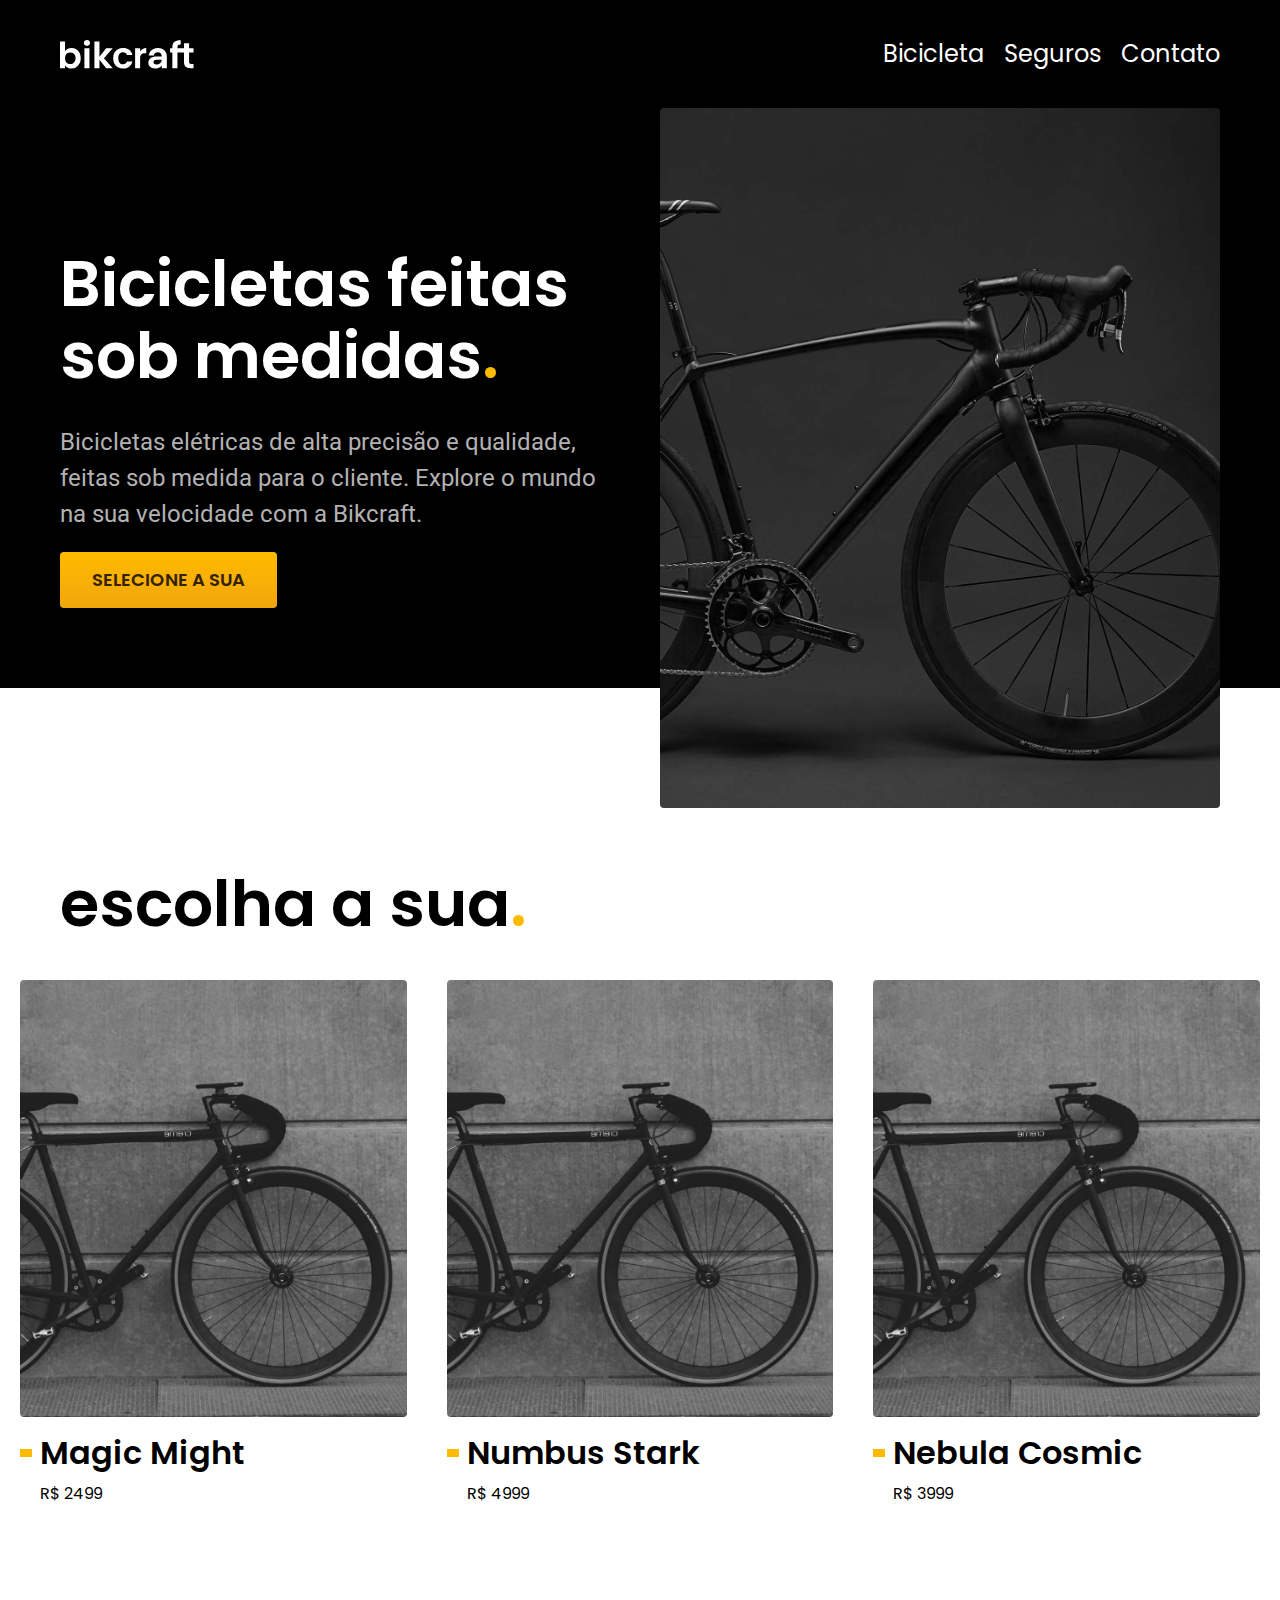
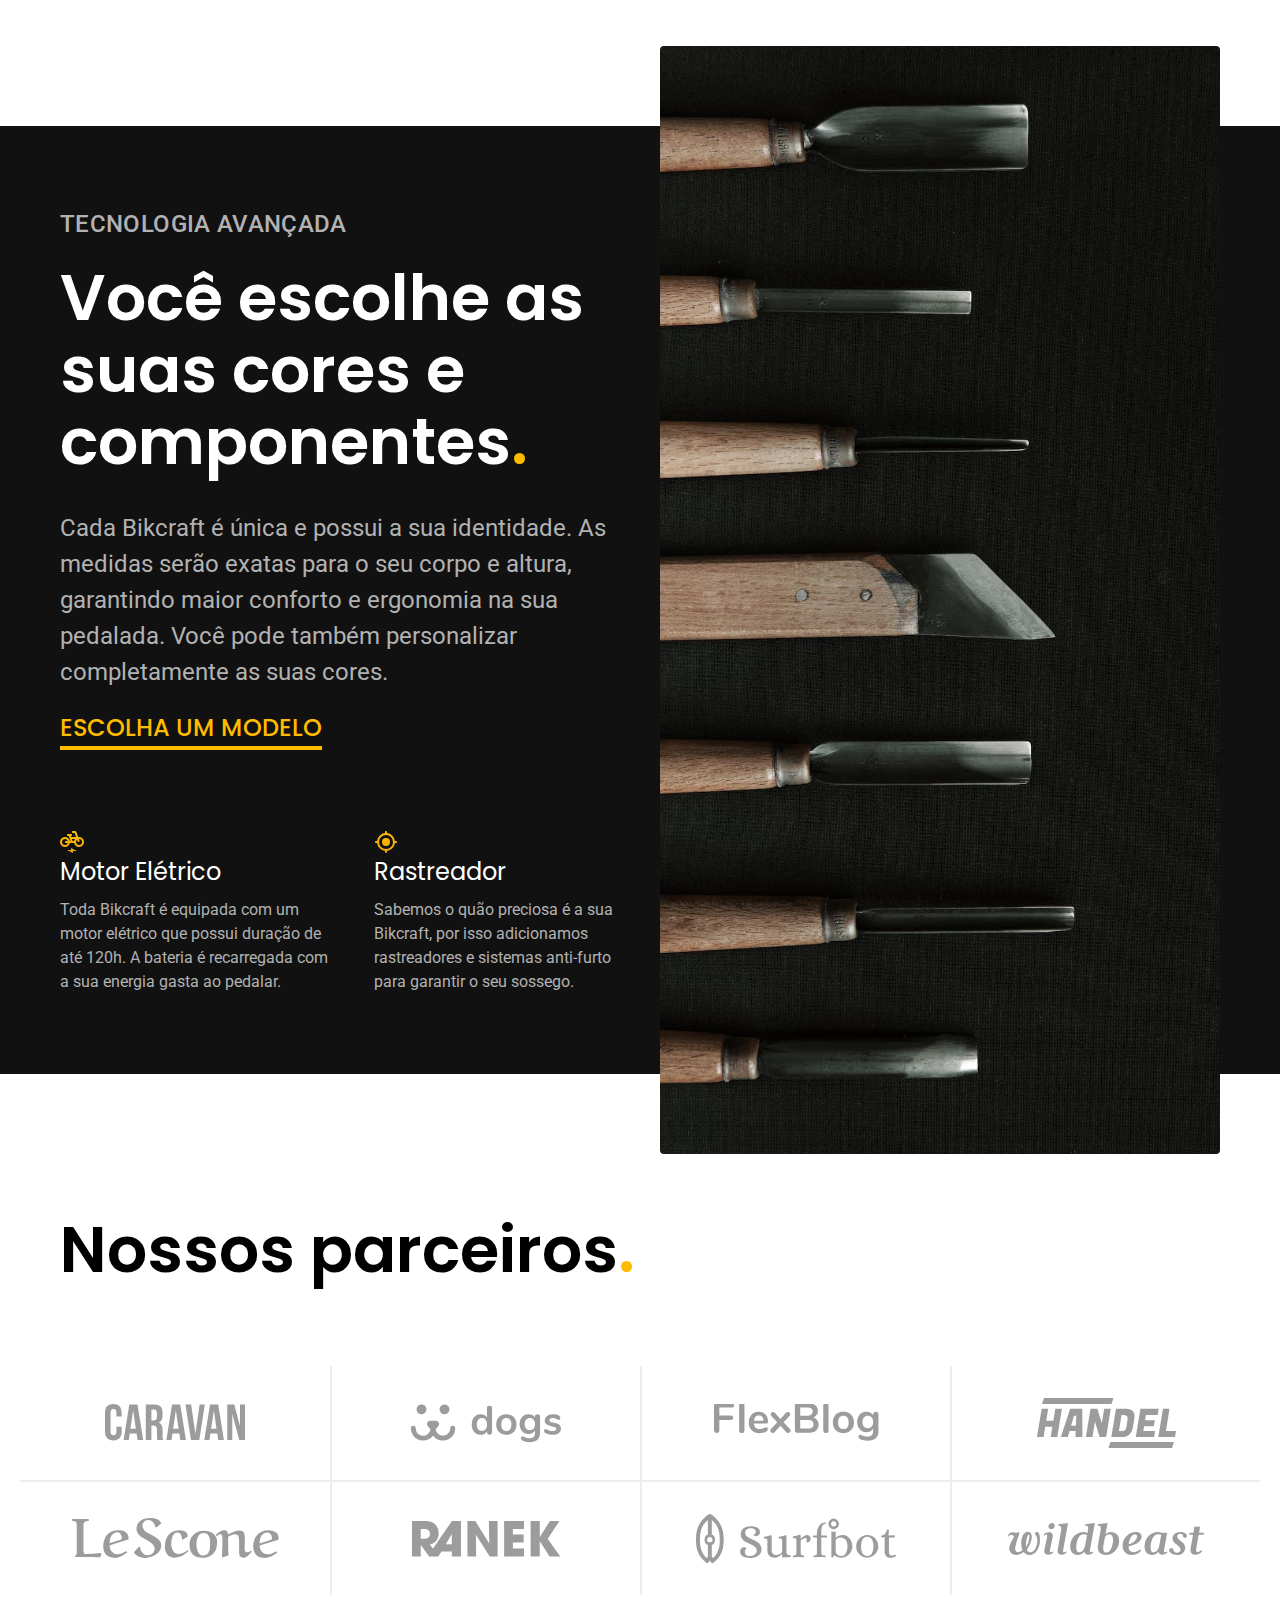
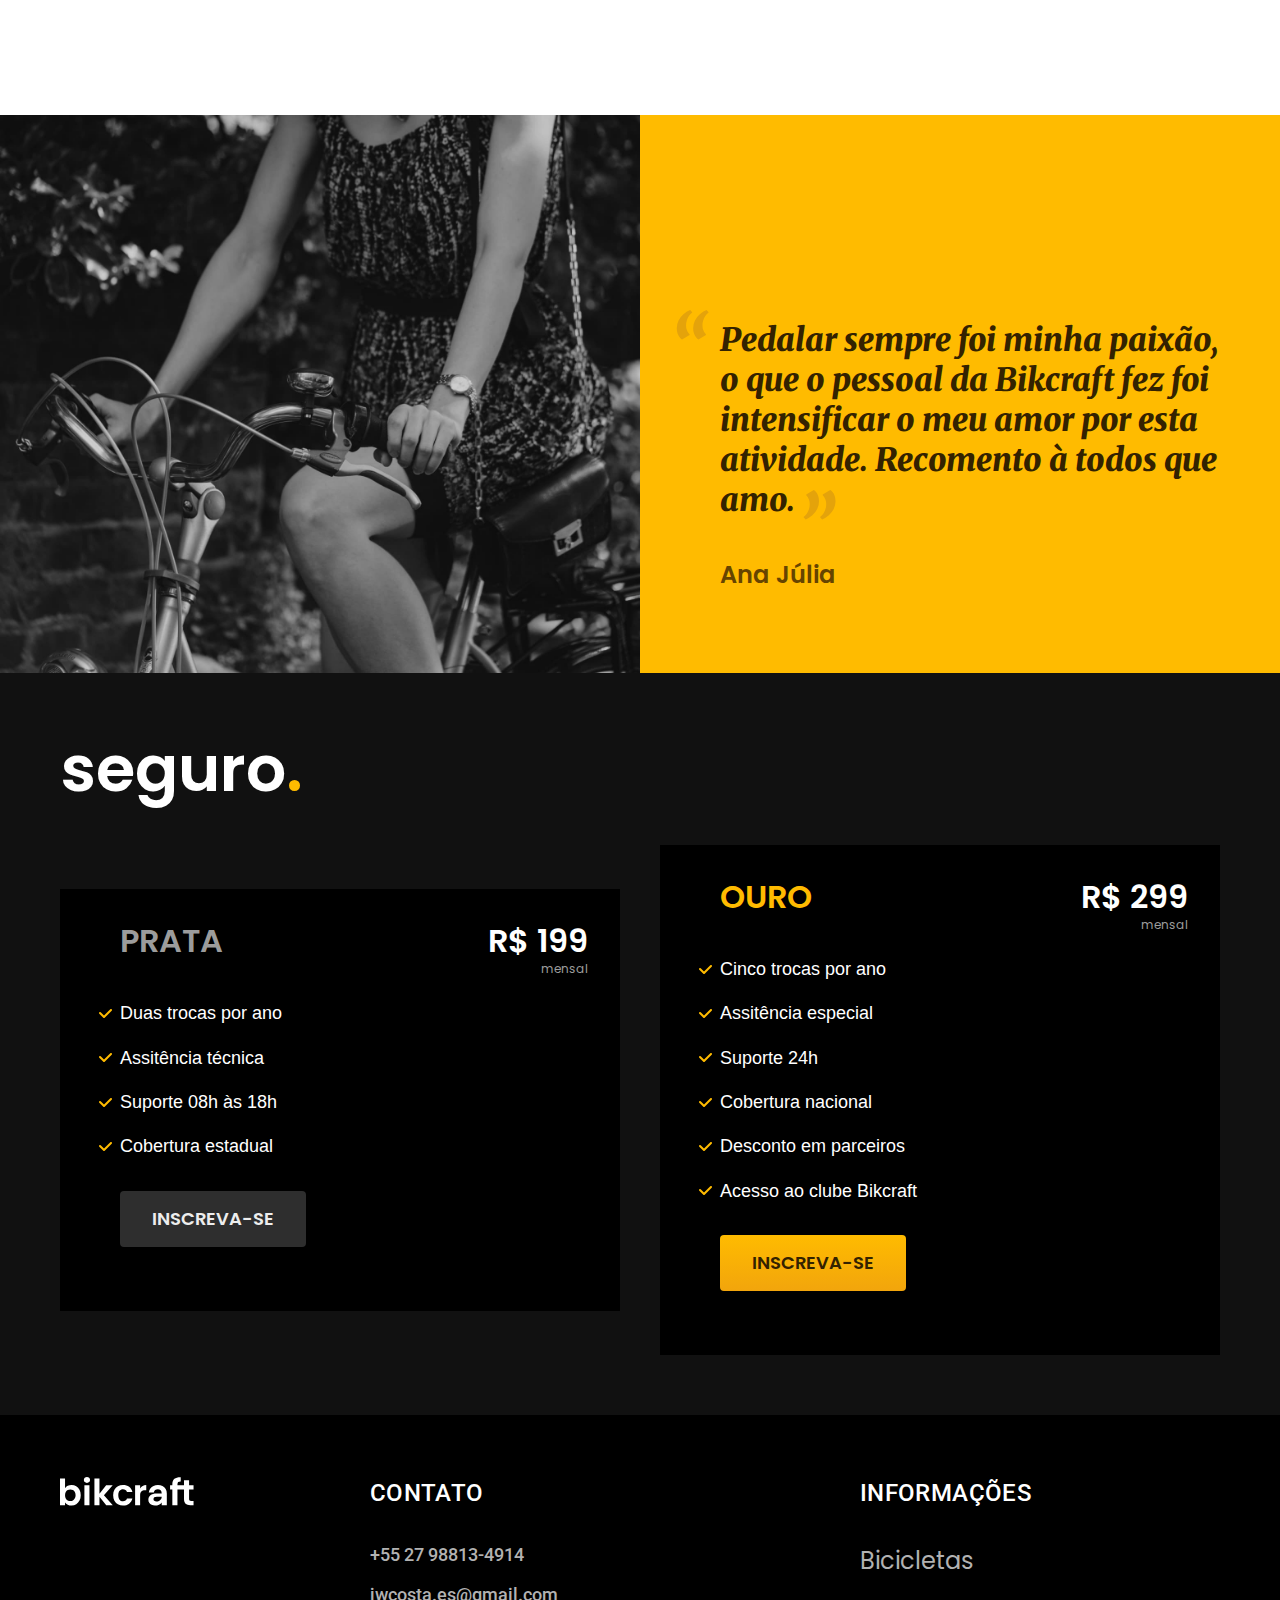
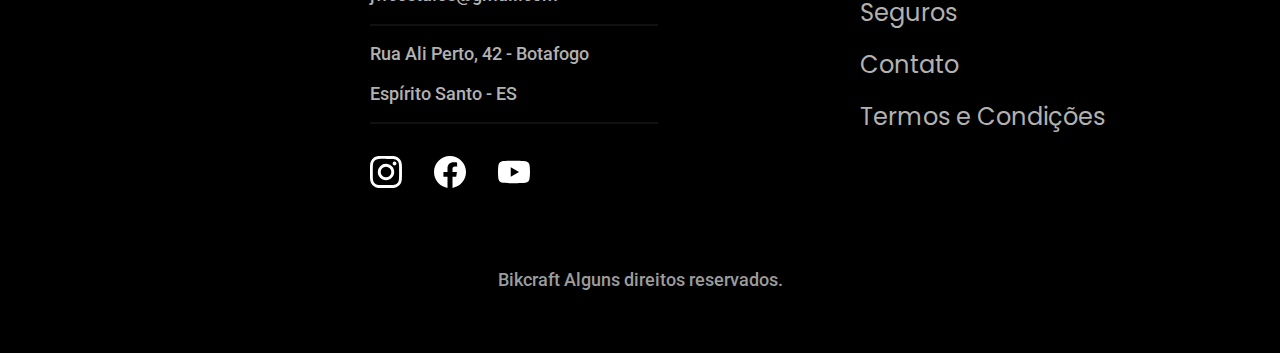
==== index.html @ 9058ef37 "Created main bicycles page" ====
<!DOCTYPE html>
<html lang="pt-br">
  <head>
    <meta charset="UTF-8" />
    <meta name="viewport" content="width=device-width, initial-scale=1.0" />
    <title>BikeShop</title>
    <meta
      name="description"
      content="Bicicletas elétricas de alta precisão e qualidade,  feitas sob medida para o cliente. 
      Explore o mundo na sua velocidade com a Bikcraft."
    />
    <link rel="stylesheet" href="./css/style.css" />
    <link rel="preconnect" href="https://fonts.googleapis.com" />
    <link rel="preconnect" href="https://fonts.gstatic.com" crossorigin />
    <link
      href="https://fonts.googleapis.com/css2?family=Merriweather:ital,wght@1,900&family=Poppins:wght@400;600&family=Roboto:wght@400;500&display=swap"
      rel="stylesheet"
    />
  </head>
  <body>
    <header class="header-bg">
      <div class="header container">
        <a href="./">
          <img src="./img/bikcraft.svg" alt="Logo Marca" />
        </a>

        <nav aria-label="primaria">
          <ul class="header-menu">
            <li>
              <a class="font-1-m color-0" href="./bicycle.html">Bicicleta</a>
            </li>
            <li>
              <a class="font-1-m color-0" href="./insurance.html">Seguros</a>
            </li>
            <li>
              <a class="font-1-m color-0" href="./contact.html">Contato</a>
            </li>
          </ul>
        </nav>
      </div>
    </header>
    <main class="introduction-bg" aria-label="conteudo">
      <div class="introduction container">
        <div class="introduction-content">
          <h1 class="font-1-xxl color-0">
            Bicicletas feitas sob medidas<span class="color-p1">.</span>
          </h1>
          <p class="font-2-l color-5">
            Bicicletas elétricas de alta precisão e qualidade, feitas sob medida
            para o cliente. Explore o mundo na sua velocidade com a Bikcraft.
          </p>
          <a class="button" href="./bike.html">Selecione a sua</a>
        </div>
        <div>
          <img src="./img/fotos/introducao.jpg" alt="Bicicleta preta" />
        </div>
      </div>
    </main>

    <article class="bicycles-list">
      <h2 class="container font-1-xxl">
        escolha a sua<span class="color-p1">.</span>
      </h2>
      <ul>
        <li>
          <a href="./bicicletas.magic.html">
            <img src="./img/bicicletas/magic-home.jpg" alt="Bicicleta preta" />
            <h3 class="font-1-xl">Magic Might</h3>
            <span>R$ 2499</span>
          </a>
        </li>
        <li>
          <a href="./bicicletas.magic.html">
            <img src="./img/bicicletas/magic-home.jpg" alt="Bicicleta preta" />
            <h3 class="font-1-xl">Numbus Stark</h3>
            <span>R$ 4999</span>
          </a>
        </li>
        <li>
          <a href="./bicicletas.magic.html">
            <img src="./img/bicicletas/magic-home.jpg" alt="Bicicleta preta" />
            <h3 class="font-1-xl">Nebula Cosmic</h3>
            <span>R$ 3999</span>
          </a>
        </li>
      </ul>
    </article>

    <article class="tecnology-bg">
      <div class="tecnology container">
        <div class="tecnology-content">
          <span class="font-2-l-b color-5">Tecnologia avançada</span>
          <h2 class="font-1-xxl color-0">
            Você escolhe as suas cores e componentes<span class="color-p1"
              >.</span
            >
          </h2>
          <p class="font-2-l color-5">
            Cada Bikcraft é única e possui a sua identidade. As medidas serão
            exatas para o seu corpo e altura, garantindo maior conforto e
            ergonomia na sua pedalada. Você pode também personalizar
            completamente as suas cores.
          </p>
          <a class="link" href="./bicicletas.html">Escolha um modelo</a>
          <div class="tecnology-benefits">
            <div>
              <img src="./img/icones/eletrica.svg" alt="" />
              <h3 class="font-1-m color-0">Motor Elétrico</h3>
              <p class="font-2-s color-5">
                Toda Bikcraft é equipada com um motor elétrico que possui
                duração de até 120h. A bateria é recarregada com a sua energia
                gasta ao pedalar.
              </p>
            </div>
            <div>
              <img src="./img/icones/rastreador.svg" alt="" />
              <h3 class="font-1-m color-0">Rastreador</h3>
              <p class="font-2-s color-5">
                Sabemos o quão preciosa é a sua Bikcraft, por isso adicionamos
                rastreadores e sistemas anti-furto para garantir o seu sossego.
              </p>
            </div>
          </div>
        </div>
        <div class="tecnology-image">
          <img src="./img/fotos/tecnologia.jpg" alt="" />
        </div>
      </div>
    </article>

    <section class="partners" aria-label="Nossos Parceiros">
      <h2 class="container font-1-xxl">
        Nossos parceiros<span class="color-p1">.</span>
      </h2>
      <ul>
        <li><img src="./img/parceiros/caravan.svg" alt="caravan" /></li>
        <li><img src="./img/parceiros/dogs.svg" alt="dogs" /></li>
        <li><img src="./img/parceiros/flexblog.svg" alt="flexblog" /></li>
        <li><img src="./img/parceiros/handel.svg" alt="handel" /></li>
        <li><img src="./img/parceiros/lescone.svg" alt="lescone" /></li>
        <li><img src="./img/parceiros/ranek.svg" alt="ranek" /></li>
        <li><img src="./img/parceiros/surfbot.svg" alt="surfbot" /></li>
        <li><img src="./img/parceiros/wildbeast.svg" alt="wildbeast" /></li>
      </ul>
    </section>

    <section class="testimony" aria-label="Depoimentos">
      <div>
        <img
          src="./img/fotos/depoimento.jpg"
          alt="Pessoa pedalando bicicleta"
        />
      </div>
      <div class="testimony-content">
        <blockquote class="font-1-xl">
          <!--Tag utilizada quando alguem diga algo-->
          <p class="color-p5">
            Pedalar sempre foi minha paixão, o que o pessoal da Bikcraft fez foi
            intensificar o meu amor por esta atividade. Recomento à todos que
            amo.
          </p>
          <span class="font-1-m-b color-p4">Ana Júlia</span>
        </blockquote>
      </div>
    </section>
    <article class="insurance-bg">
      <div class="insurance container">
        <h2 class="font-1-xxl color-0">
          seguro<span class="color-p1">.</span>
        </h2>
        <div class="insurance-item">
          <h3 class="font-1-xl color-6">PRATA</h3>
          <span class="font-1-xl color-0"
            >R$ 199 <span class="font-1-xs color-6">mensal</span></span
          >
          <ul class="font-2-m color-0">
            <li class="color-0">Duas trocas por ano</li>
            <li class="color-0">Assitência técnica</li>
            <li class="color-0">Suporte 08h às 18h</li>
            <li class="color-0">Cobertura estadual</li>
          </ul>
          <a class="button secundary" href="./orcamento.html">Inscreva-se</a>
        </div>
        <div class="insurance-item">
          <h3 class="font-1-xl color-p1">OURO</h3>
          <span class="font-1-xl color-0"
            >R$ 299 <span class="font-1-xs color-6">mensal</span></span
          >
          <ul class="font-2-m color-0">
            <li class="color-0">Cinco trocas por ano</li>
            <li class="color-0">Assitência especial</li>
            <li class="color-0">Suporte 24h</li>
            <li class="color-0">Cobertura nacional</li>
            <li class="color-0">Desconto em parceiros</li>
            <li class="color-0">Acesso ao clube Bikcraft</li>
          </ul>
          <a class="button" href="./orcamento.html">Inscreva-se</a>
        </div>
      </div>
    </article>

    <footer class="footer-bg">
      <div class="footer container">
      <img src="./img/bikcraft.svg" alt="Logo" />
      <div class="footer-contact">
        <h3 class="font-2-l-b color-0">Contato</h3>
        <ul>
          <li>
            <a class="font-2-m color-5" href="tel:+5527988134914"
              >+55 27 98813-4914</a
            >
          </li>
          <li>
            <a class="font-2-m color-5" href="mailto:jwcosta.es@gmail.com"
              >jwcosta.es@gmail.com</a
            >
          </li>
          <li class="font-2-m color-5">Rua Ali Perto, 42 - Botafogo</li>
          <li class="font-2-m color-5">Espírito Santo - ES</li>
        </ul>
      
        <div class="footer-redes">
          <a href="./"
            ><img src="./img/redes/instagram.svg" alt="Instagram"
          /></a>
          <a href="./"><img src="./img/redes/facebook.svg" alt="Facebook" /></a>
          <a href="./"><img src="./img/redes/youtube.svg" alt="Yuotube" /></a>
        </div>
      </div>
        <div class="footer-information">
          <h3 class="font-2-l-b color-0">Informações</h3>
          <nav>
            <ul>
              <li>
                <a class="font-1-m color-5" href="./bicycle.html">Bicicletas</a>
              </li>
              <li>
                <a class="font-1-m color-5" href="./insurance.html">Seguros</a>
              </li>
              <li>
                <a class="font-1-m color-5" href="./contact.html">Contato</a>
              </li>
              <li>
                <a class="font-1-m color-5" href="./terms.html">Termos e Condições</a>
              </li>
            </ul>
          </nav>
        </div>
        <p class="footer-copy font-2-m color-6">Bikcraft Alguns direitos reservados.</p>
    </div>
    </footer>
  </body>
</html>
---- css/style.css ----
@import "./global/global.css";
@import "./utilitary/typography.css";
@import "./utilitary/colors.css";

@import "./global/header.css";
@import "./global/footer.css";

/*Components */
@import "./utilitary/components.css";

/*Home*/
@import "./home/introduction.css";
@import "./home/tecnology.css";
@import  "./home/partners.css";
@import "./home/testimony.css";

/*Bicycles*/
@import "./bicycles/bicycles-list.css";
@import "./bicycles/bicycles.css";

/*insurance */
@import "./insurance/insurance.css";

/*Terms*/
@import "./terms/terms.css";
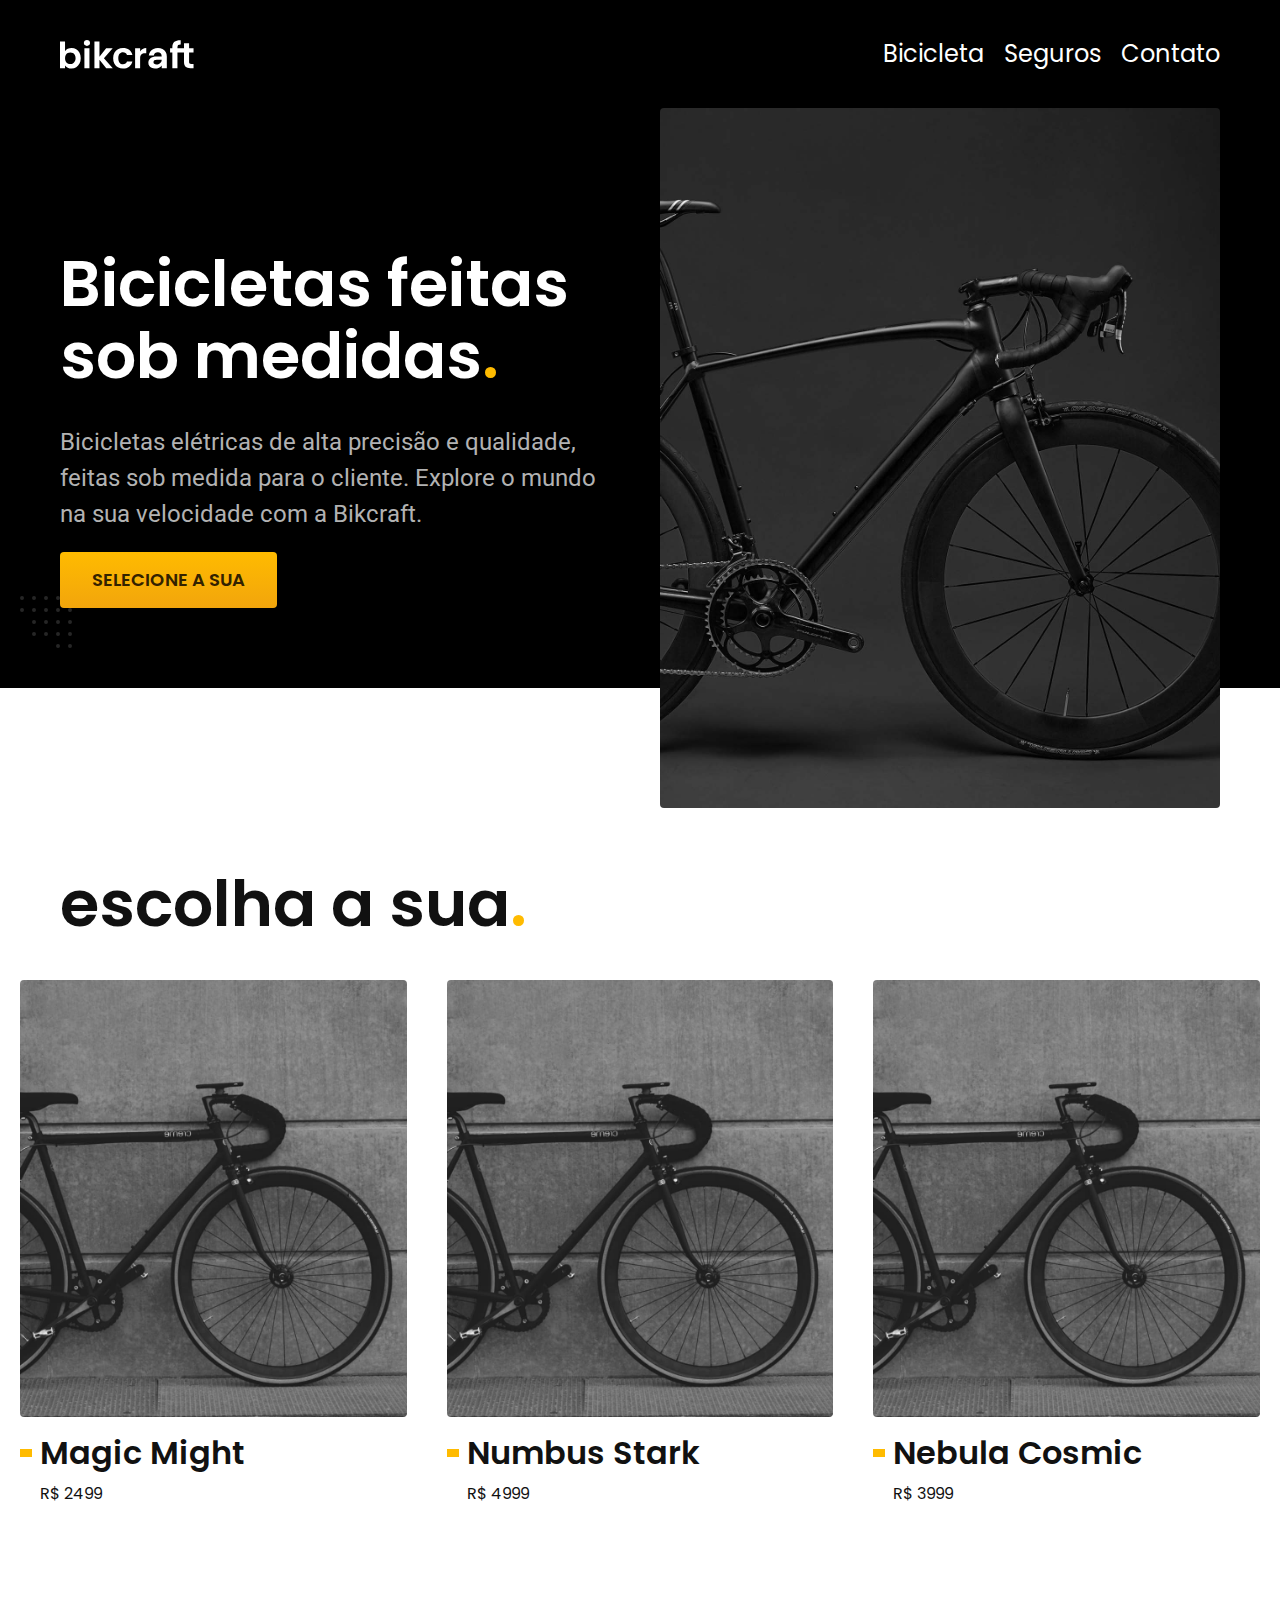
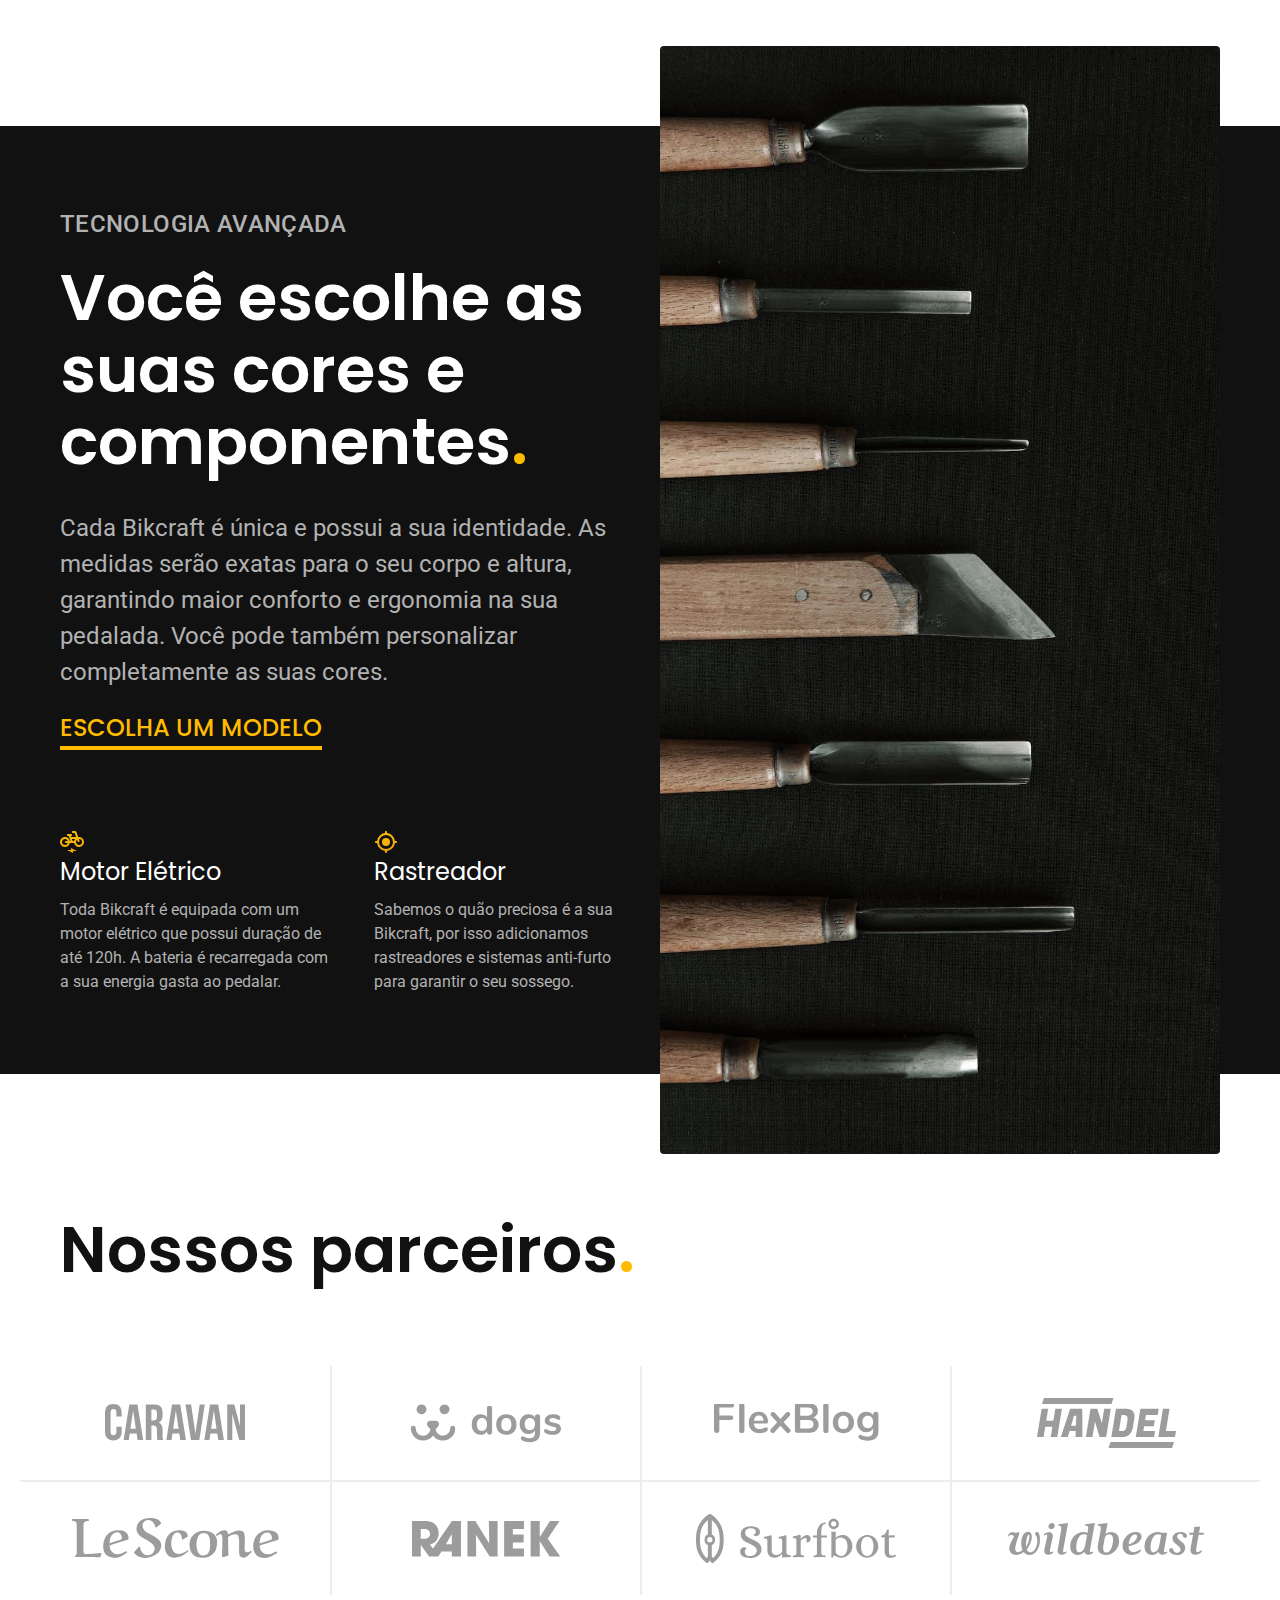
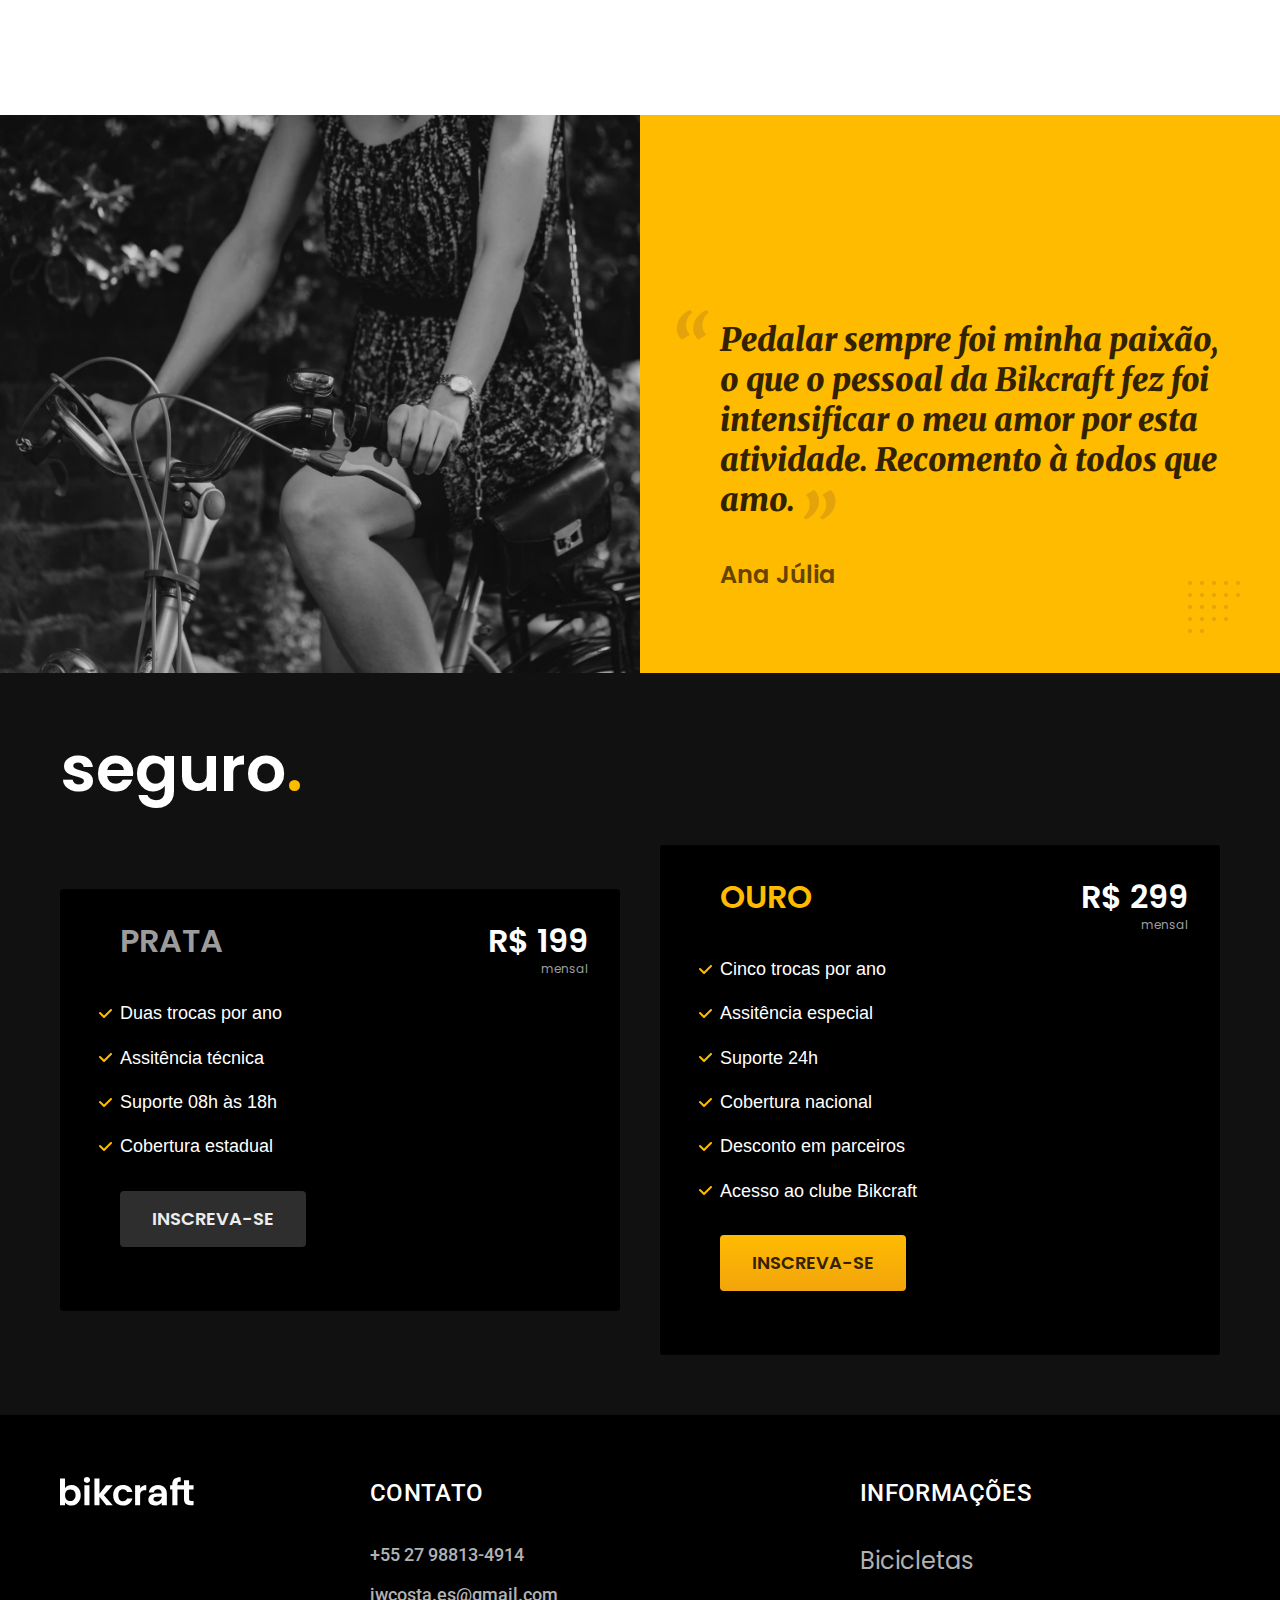
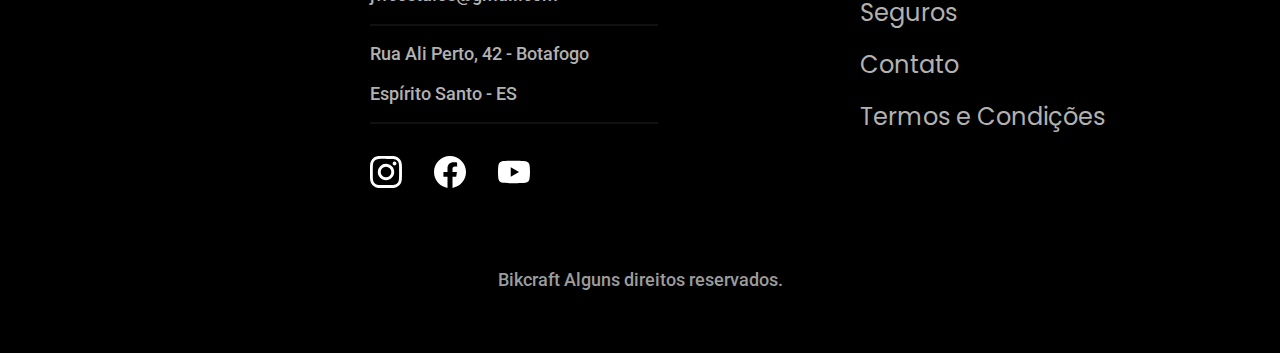
==== commit d2730301: "Final HTML and CSS adjustments." ====
--- a/index.html
+++ b/index.html
@@ -9,7 +9,8 @@
       content="Bicicletas elétricas de alta precisão e qualidade,  feitas sob medida para o cliente. 
       Explore o mundo na sua velocidade com a Bikcraft."
     />
-    <link rel="stylesheet" href="./css/style.css" />
+    <link rel="preload" href="./css/style.css" as="style"/>
+    <link rel="stylesheet" href="./css/style.css"/>
     <link rel="preconnect" href="https://fonts.googleapis.com" />
     <link rel="preconnect" href="https://fonts.gstatic.com" crossorigin />
     <link
@@ -21,7 +22,7 @@
     <header class="header-bg">
       <div class="header container">
         <a href="./">
-          <img src="./img/bikcraft.svg" alt="Logo Marca" />
+          <img src="./img/bikcraft.svg" width="136" height="32" alt="Logo Marca" />
         </a>
 
         <nav aria-label="primaria">
@@ -51,9 +52,11 @@
           </p>
           <a class="button" href="./bike.html">Selecione a sua</a>
         </div>
-        <div>
-          <img src="./img/fotos/introducao.jpg" alt="Bicicleta preta" />
-        </div>
+
+        <picture>
+          <source media="(max-width: 800px)" srcset="./img/bicicletas/nimbus.jpg">
+          <img src="./img/fotos/introducao.jpg" width="1280" height="1600" alt="Bicicleta preta" />
+        </picture>
       </div>
     </main>
 
@@ -64,21 +67,21 @@
       <ul>
         <li>
           <a href="./bicicletas.magic.html">
-            <img src="./img/bicicletas/magic-home.jpg" alt="Bicicleta preta" />
+            <img src="./img/bicicletas/magic-home.jpg" width="920" height="1040" alt="Bicicleta preta" />
             <h3 class="font-1-xl">Magic Might</h3>
             <span>R$ 2499</span>
           </a>
         </li>
         <li>
           <a href="./bicicletas.magic.html">
-            <img src="./img/bicicletas/magic-home.jpg" alt="Bicicleta preta" />
+            <img src="./img/bicicletas/magic-home.jpg" width="920" height="1040" alt="Bicicleta preta" />
             <h3 class="font-1-xl">Numbus Stark</h3>
             <span>R$ 4999</span>
           </a>
         </li>
         <li>
           <a href="./bicicletas.magic.html">
-            <img src="./img/bicicletas/magic-home.jpg" alt="Bicicleta preta" />
+            <img src="./img/bicicletas/magic-home.jpg" width="920" height="1040" alt="Bicicleta preta" />
             <h3 class="font-1-xl">Nebula Cosmic</h3>
             <span>R$ 3999</span>
           </a>
@@ -104,7 +107,7 @@
           <a class="link" href="./bicicletas.html">Escolha um modelo</a>
           <div class="tecnology-benefits">
             <div>
-              <img src="./img/icones/eletrica.svg" alt="" />
+              <img src="./img/icones/eletrica.svg" width="24" height="24" alt="" />
               <h3 class="font-1-m color-0">Motor Elétrico</h3>
               <p class="font-2-s color-5">
                 Toda Bikcraft é equipada com um motor elétrico que possui
@@ -113,7 +116,7 @@
               </p>
             </div>
             <div>
-              <img src="./img/icones/rastreador.svg" alt="" />
+              <img src="./img/icones/rastreador.svg" width="24" height="24" alt="" />
               <h3 class="font-1-m color-0">Rastreador</h3>
               <p class="font-2-s color-5">
                 Sabemos o quão preciosa é a sua Bikcraft, por isso adicionamos
@@ -123,7 +126,7 @@
           </div>
         </div>
         <div class="tecnology-image">
-          <img src="./img/fotos/tecnologia.jpg" alt="" />
+          <img src="./img/fotos/tecnologia.jpg" width="1200" height="1920" alt="" />
         </div>
       </div>
     </article>
@@ -133,21 +136,21 @@
         Nossos parceiros<span class="color-p1">.</span>
       </h2>
       <ul>
-        <li><img src="./img/parceiros/caravan.svg" alt="caravan" /></li>
-        <li><img src="./img/parceiros/dogs.svg" alt="dogs" /></li>
-        <li><img src="./img/parceiros/flexblog.svg" alt="flexblog" /></li>
-        <li><img src="./img/parceiros/handel.svg" alt="handel" /></li>
-        <li><img src="./img/parceiros/lescone.svg" alt="lescone" /></li>
-        <li><img src="./img/parceiros/ranek.svg" alt="ranek" /></li>
-        <li><img src="./img/parceiros/surfbot.svg" alt="surfbot" /></li>
-        <li><img src="./img/parceiros/wildbeast.svg" alt="wildbeast" /></li>
+        <li><img src="./img/parceiros/caravan.svg" width="140" height="38" alt="caravan" /></li>
+        <li><img src="./img/parceiros/dogs.svg" width="152" height="39" alt="dogs" /></li>
+        <li><img src="./img/parceiros/flexblog.svg" width="165" height="38" alt="flexblog" /></li>
+        <li><img src="./img/parceiros/handel.svg" width="139" height="50" alt="handel" /></li>
+        <li><img src="./img/parceiros/lescone.svg" width="208" height="41" alt="lescone" /></li>
+        <li><img src="./img/parceiros/ranek.svg" width="149" height="36" alt="ranek" /></li>
+        <li><img src="./img/parceiros/surfbot.svg" width="200" height="49" alt="surfbot" /></li>
+        <li><img src="./img/parceiros/wildbeast.svg" width="196" height="34" alt="wildbeast" /></li>
       </ul>
     </section>
 
     <section class="testimony" aria-label="Depoimentos">
       <div>
         <img
-          src="./img/fotos/depoimento.jpg"
+          src="./img/fotos/depoimento.jpg" width="1560" height="1360"
           alt="Pessoa pedalando bicicleta"
         />
       </div>
@@ -201,7 +204,7 @@
 
     <footer class="footer-bg">
       <div class="footer container">
-      <img src="./img/bikcraft.svg" alt="Logo" />
+      <img src="./img/bikcraft.svg" width="136" height="32" alt="Logo" />
       <div class="footer-contact">
         <h3 class="font-2-l-b color-0">Contato</h3>
         <ul>
@@ -221,10 +224,10 @@
       
         <div class="footer-redes">
           <a href="./"
-            ><img src="./img/redes/instagram.svg" alt="Instagram"
+            ><img src="./img/redes/instagram.svg" width="32" height="32" alt="Instagram"
           /></a>
-          <a href="./"><img src="./img/redes/facebook.svg" alt="Facebook" /></a>
-          <a href="./"><img src="./img/redes/youtube.svg" alt="Yuotube" /></a>
+          <a href="./"><img src="./img/redes/facebook.svg" width="32" height="32" alt="Facebook" /></a>
+          <a href="./"><img src="./img/redes/youtube.svg" width="32" height="32" alt="Yuotube" /></a>
         </div>
       </div>
         <div class="footer-information">
--- a/css/style.css
+++ b/css/style.css
@@ -18,8 +18,23 @@
 @import "./bicycles/bicycles-list.css";
 @import "./bicycles/bicycles.css";
 
+
+/*Bicycle*/
+@import "./bicycle/bicycle.css";
+@import "./bicycle/insuranceInternal.css";
+
 /*insurance */
 @import "./insurance/insurance.css";
+@import "./insurance/advantages.css";
+@import "./insurance/questions.css";
+
+/*contact*/
+@import "./contact/contact.css";
+@import "./contact/stores.css";
+@import "./utilitary/forms.css";
+
+/*budgets*/
+@import "./budgets/budgets.css";
 
 /*Terms*/
 @import "./terms/terms.css";--- a/css/style.css
+++ b/css/style.css
@@ -18,8 +18,23 @@
 @import "./bicycles/bicycles-list.css";
 @import "./bicycles/bicycles.css";
 
+
+/*Bicycle*/
+@import "./bicycle/bicycle.css";
+@import "./bicycle/insuranceInternal.css";
+
 /*insurance */
 @import "./insurance/insurance.css";
+@import "./insurance/advantages.css";
+@import "./insurance/questions.css";
+
+/*contact*/
+@import "./contact/contact.css";
+@import "./contact/stores.css";
+@import "./utilitary/forms.css";
+
+/*budgets*/
+@import "./budgets/budgets.css";
 
 /*Terms*/
 @import "./terms/terms.css";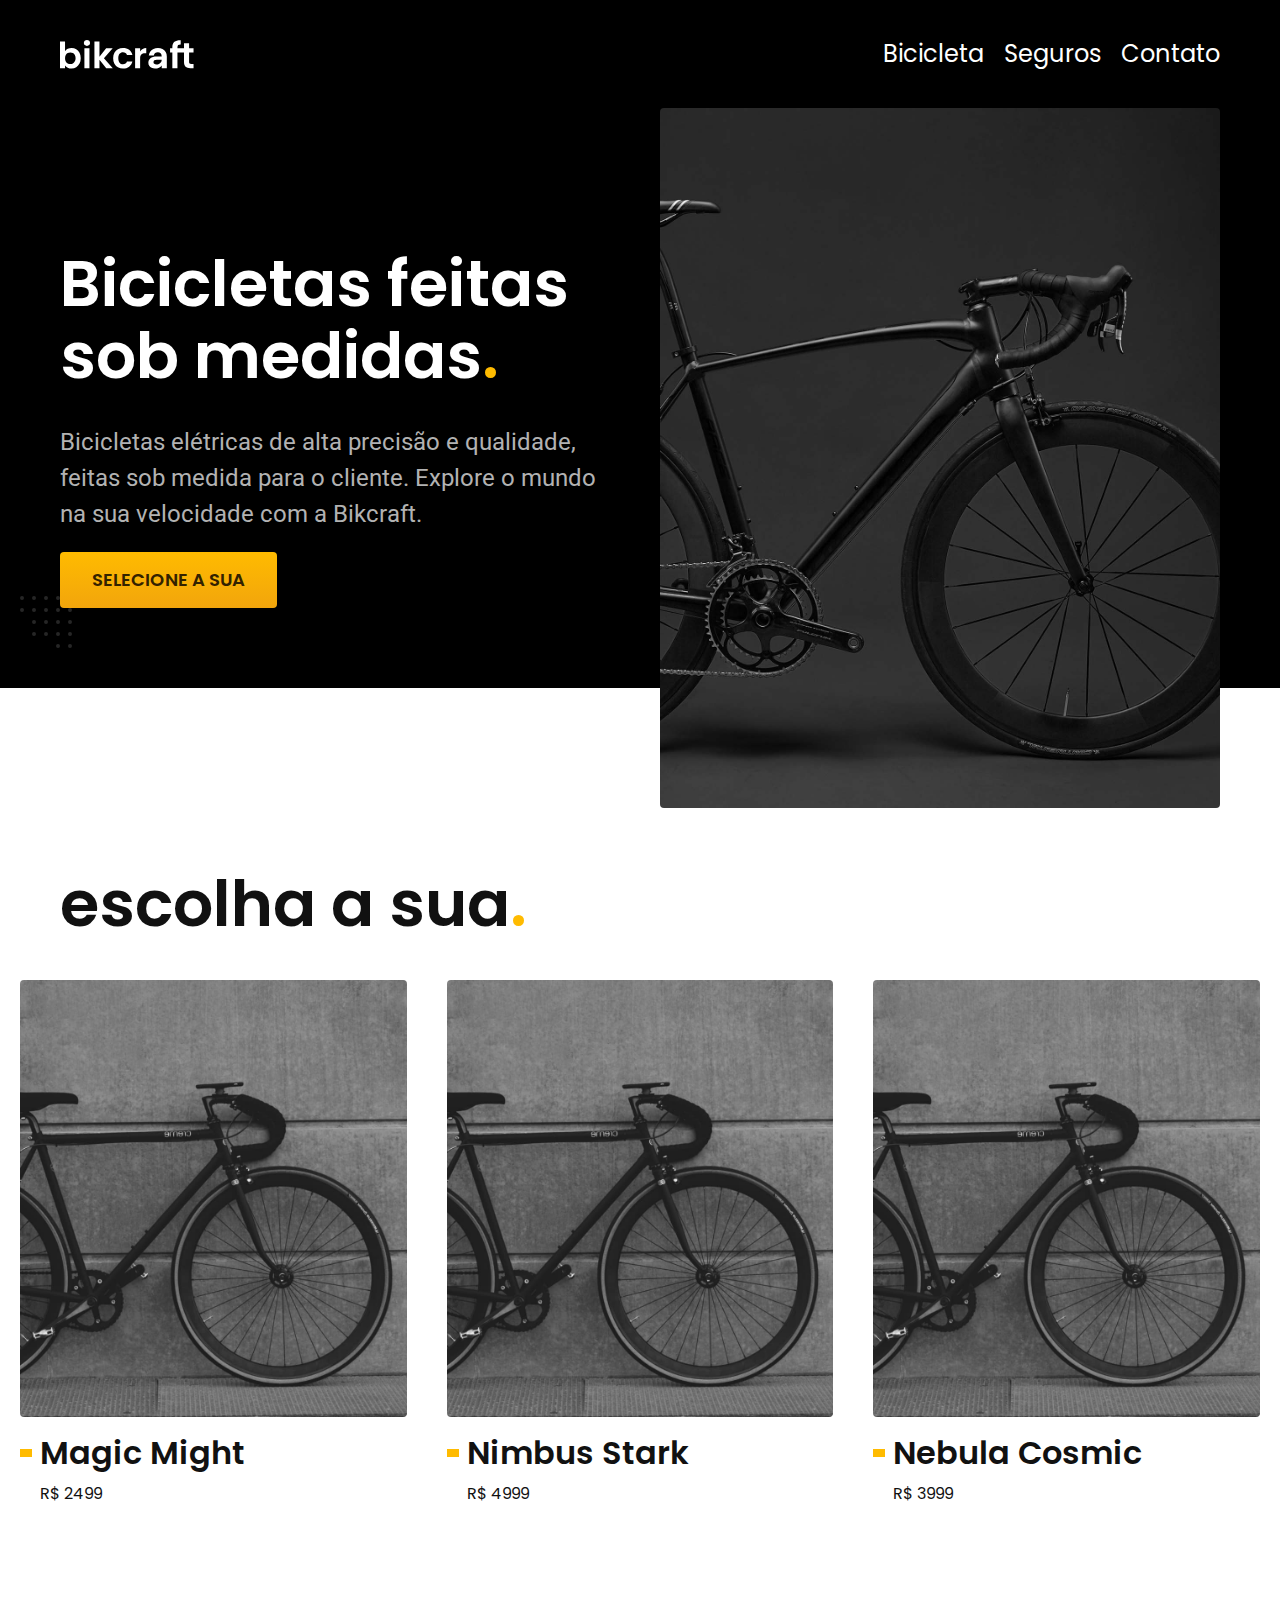
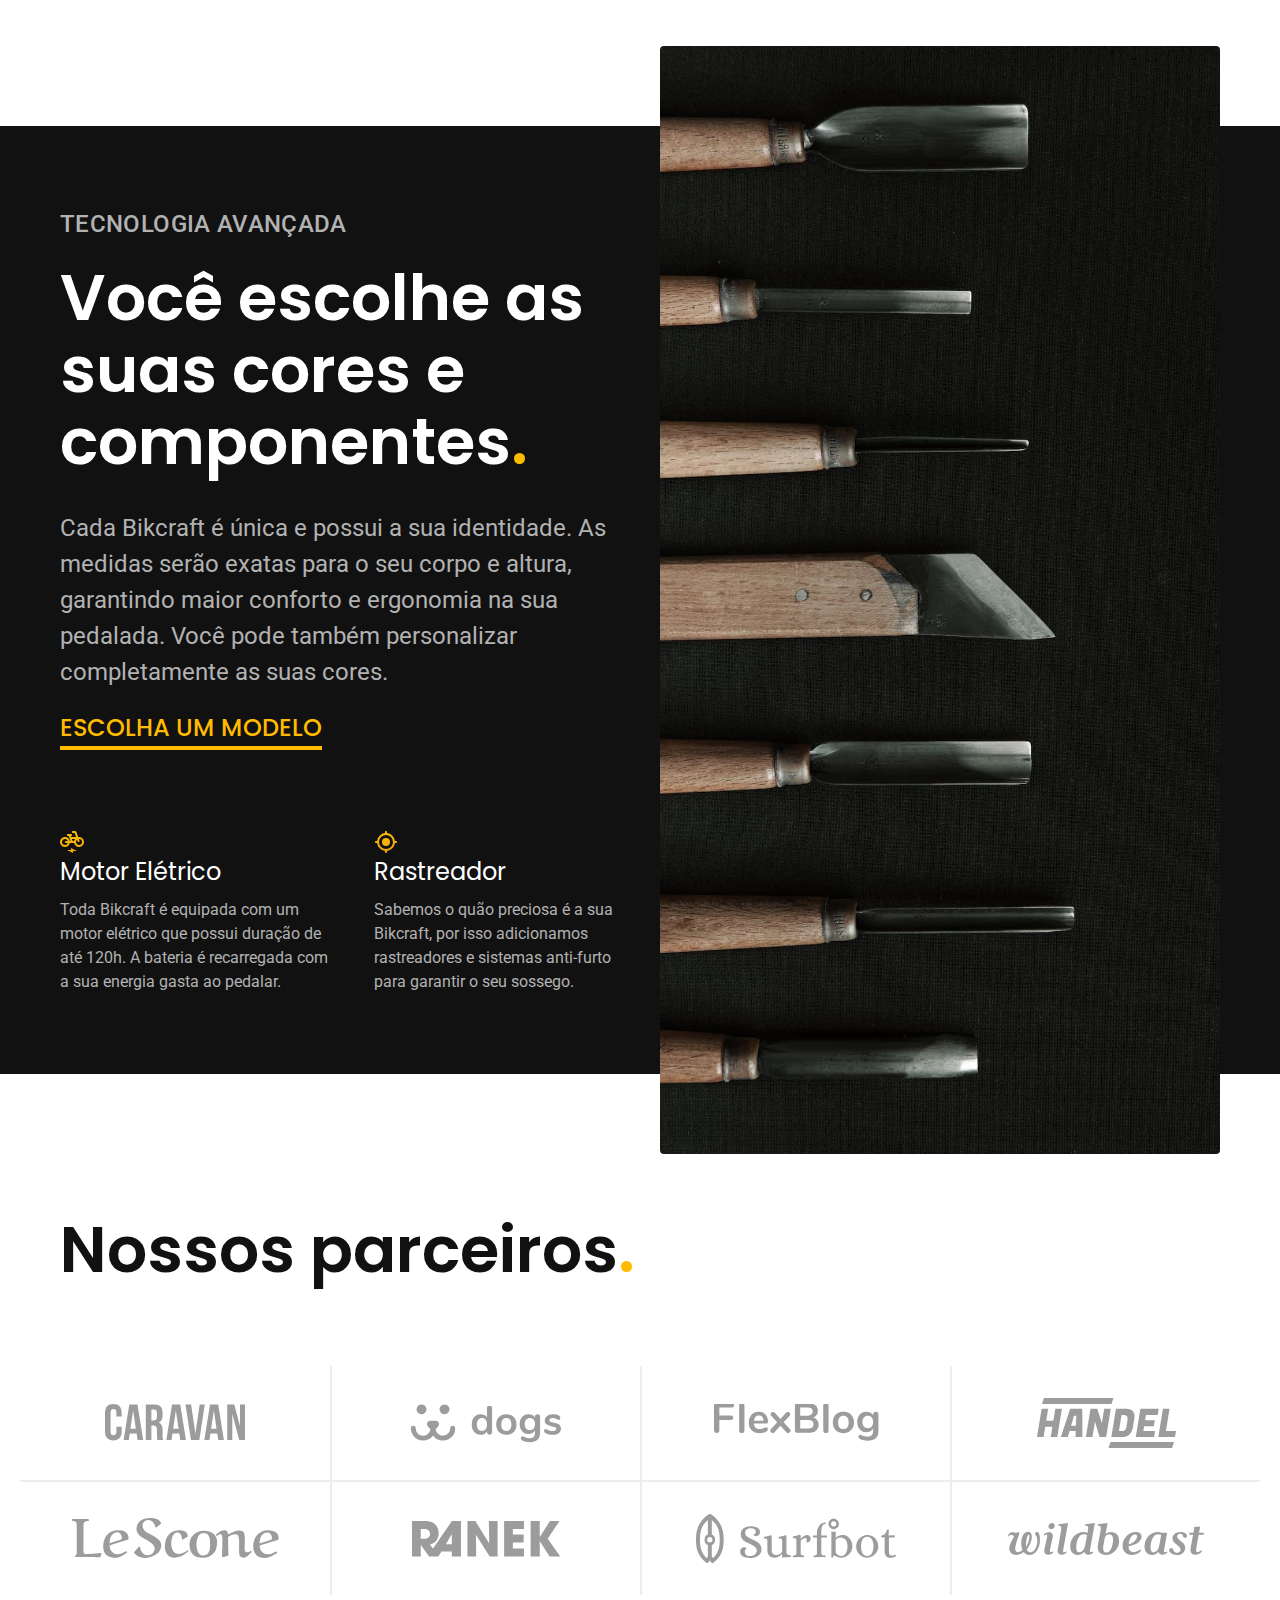
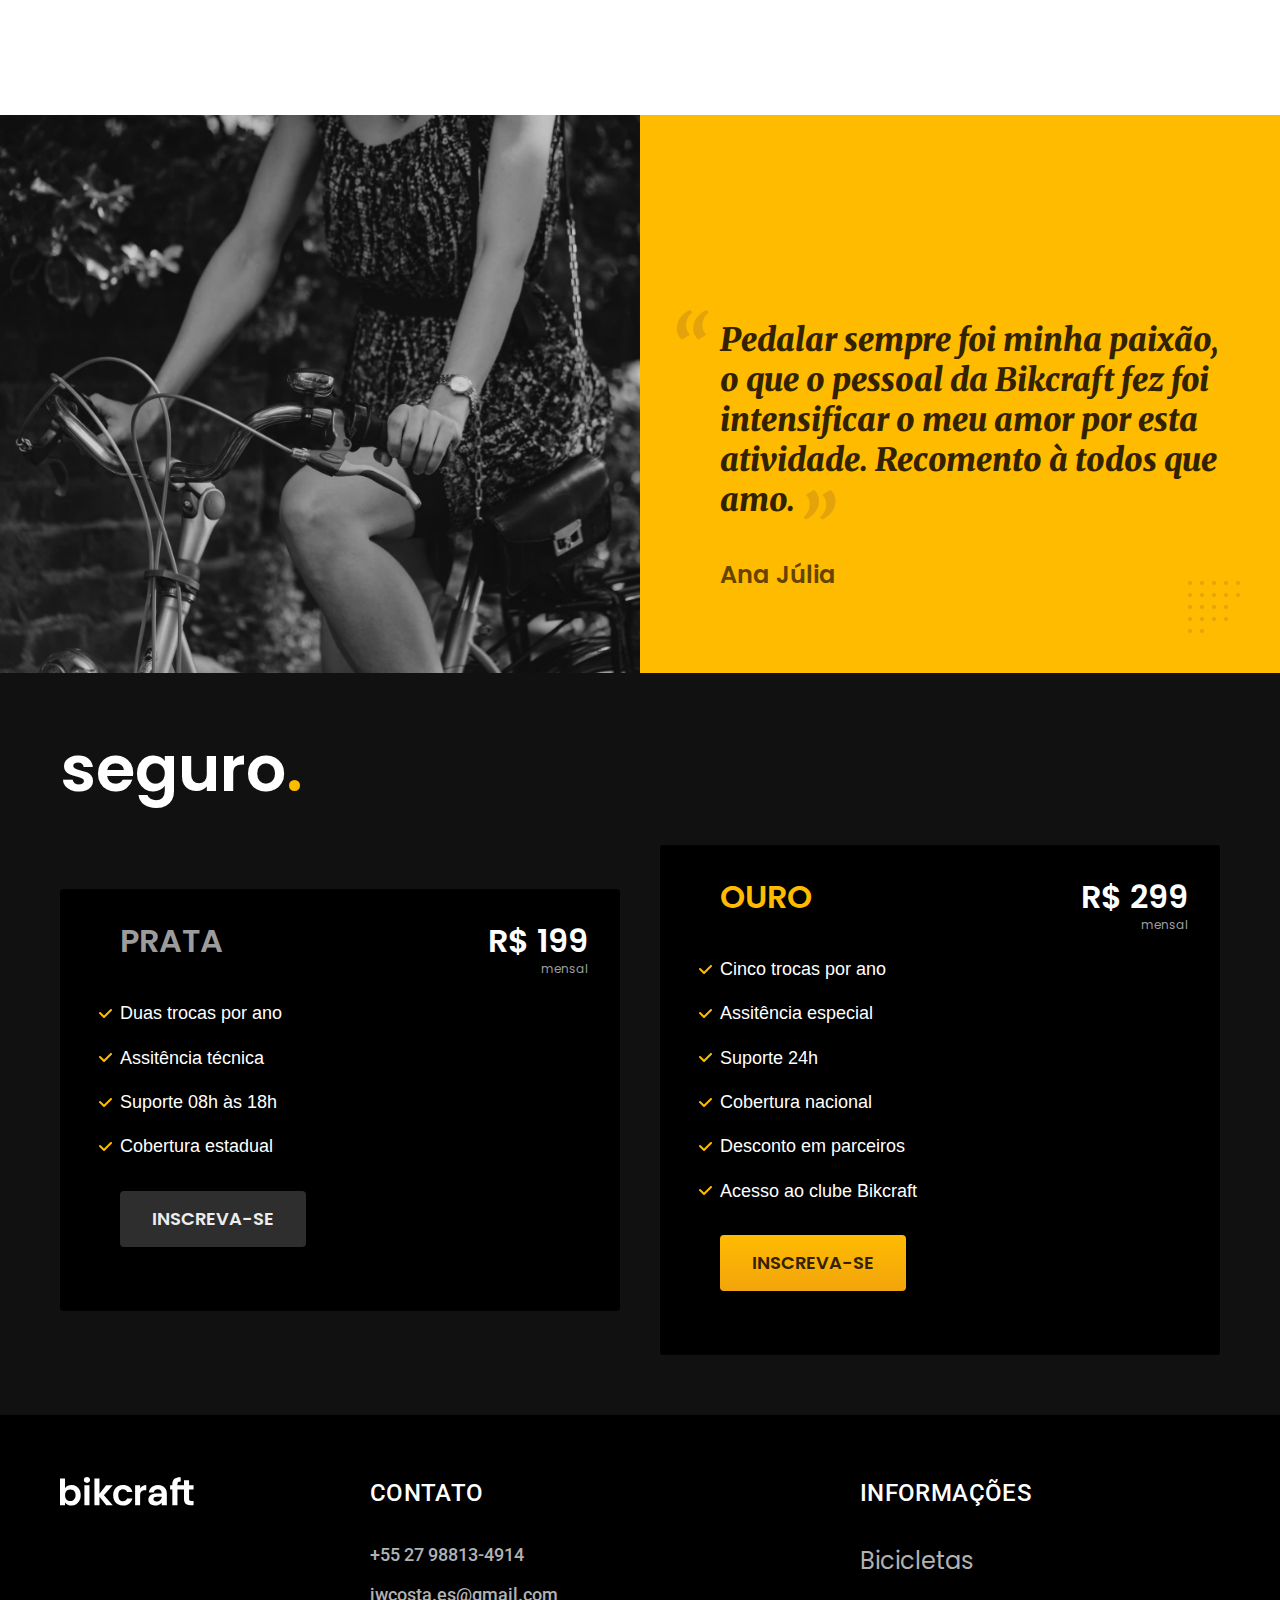
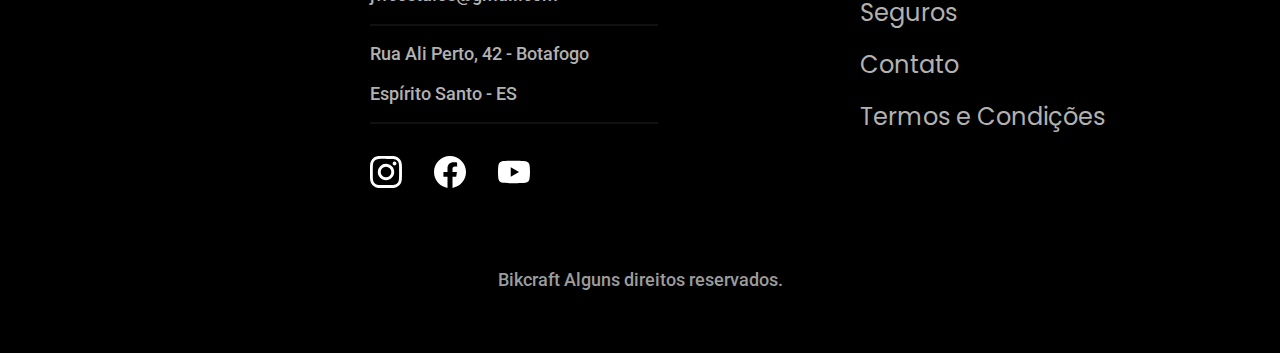
==== commit b90e36d4: "Header - Beginning JavaScript events implementation." ====
--- a/index.html
+++ b/index.html
@@ -66,21 +66,21 @@
       </h2>
       <ul>
         <li>
-          <a href="./bicicletas.magic.html">
+          <a href="./bicycles/magic.html">
             <img src="./img/bicicletas/magic-home.jpg" width="920" height="1040" alt="Bicicleta preta" />
             <h3 class="font-1-xl">Magic Might</h3>
             <span>R$ 2499</span>
           </a>
         </li>
         <li>
-          <a href="./bicicletas.magic.html">
+          <a href="./bicycles/nimbus.html">
             <img src="./img/bicicletas/magic-home.jpg" width="920" height="1040" alt="Bicicleta preta" />
-            <h3 class="font-1-xl">Numbus Stark</h3>
+            <h3 class="font-1-xl">Nimbus Stark</h3>
             <span>R$ 4999</span>
           </a>
         </li>
         <li>
-          <a href="./bicicletas.magic.html">
+          <a href="./bicycles/nebula.html">
             <img src="./img/bicicletas/magic-home.jpg" width="920" height="1040" alt="Bicicleta preta" />
             <h3 class="font-1-xl">Nebula Cosmic</h3>
             <span>R$ 3999</span>
@@ -104,7 +104,7 @@
             ergonomia na sua pedalada. Você pode também personalizar
             completamente as suas cores.
           </p>
-          <a class="link" href="./bicicletas.html">Escolha um modelo</a>
+          <a class="link" href="./bicycle.html">Escolha um modelo</a>
           <div class="tecnology-benefits">
             <div>
               <img src="./img/icones/eletrica.svg" width="24" height="24" alt="" />
@@ -182,7 +182,7 @@
             <li class="color-0">Suporte 08h às 18h</li>
             <li class="color-0">Cobertura estadual</li>
           </ul>
-          <a class="button secundary" href="./orcamento.html">Inscreva-se</a>
+          <a class="button secundary" href="./insurance.html">Inscreva-se</a>
         </div>
         <div class="insurance-item">
           <h3 class="font-1-xl color-p1">OURO</h3>
@@ -197,7 +197,7 @@
             <li class="color-0">Desconto em parceiros</li>
             <li class="color-0">Acesso ao clube Bikcraft</li>
           </ul>
-          <a class="button" href="./orcamento.html">Inscreva-se</a>
+          <a class="button" href="./insurance.html">Inscreva-se</a>
         </div>
       </div>
     </article>
@@ -252,5 +252,6 @@
         <p class="footer-copy font-2-m color-6">Bikcraft Alguns direitos reservados.</p>
     </div>
     </footer>
+    <script src="./js/script.js"></script>
   </body>
 </html>
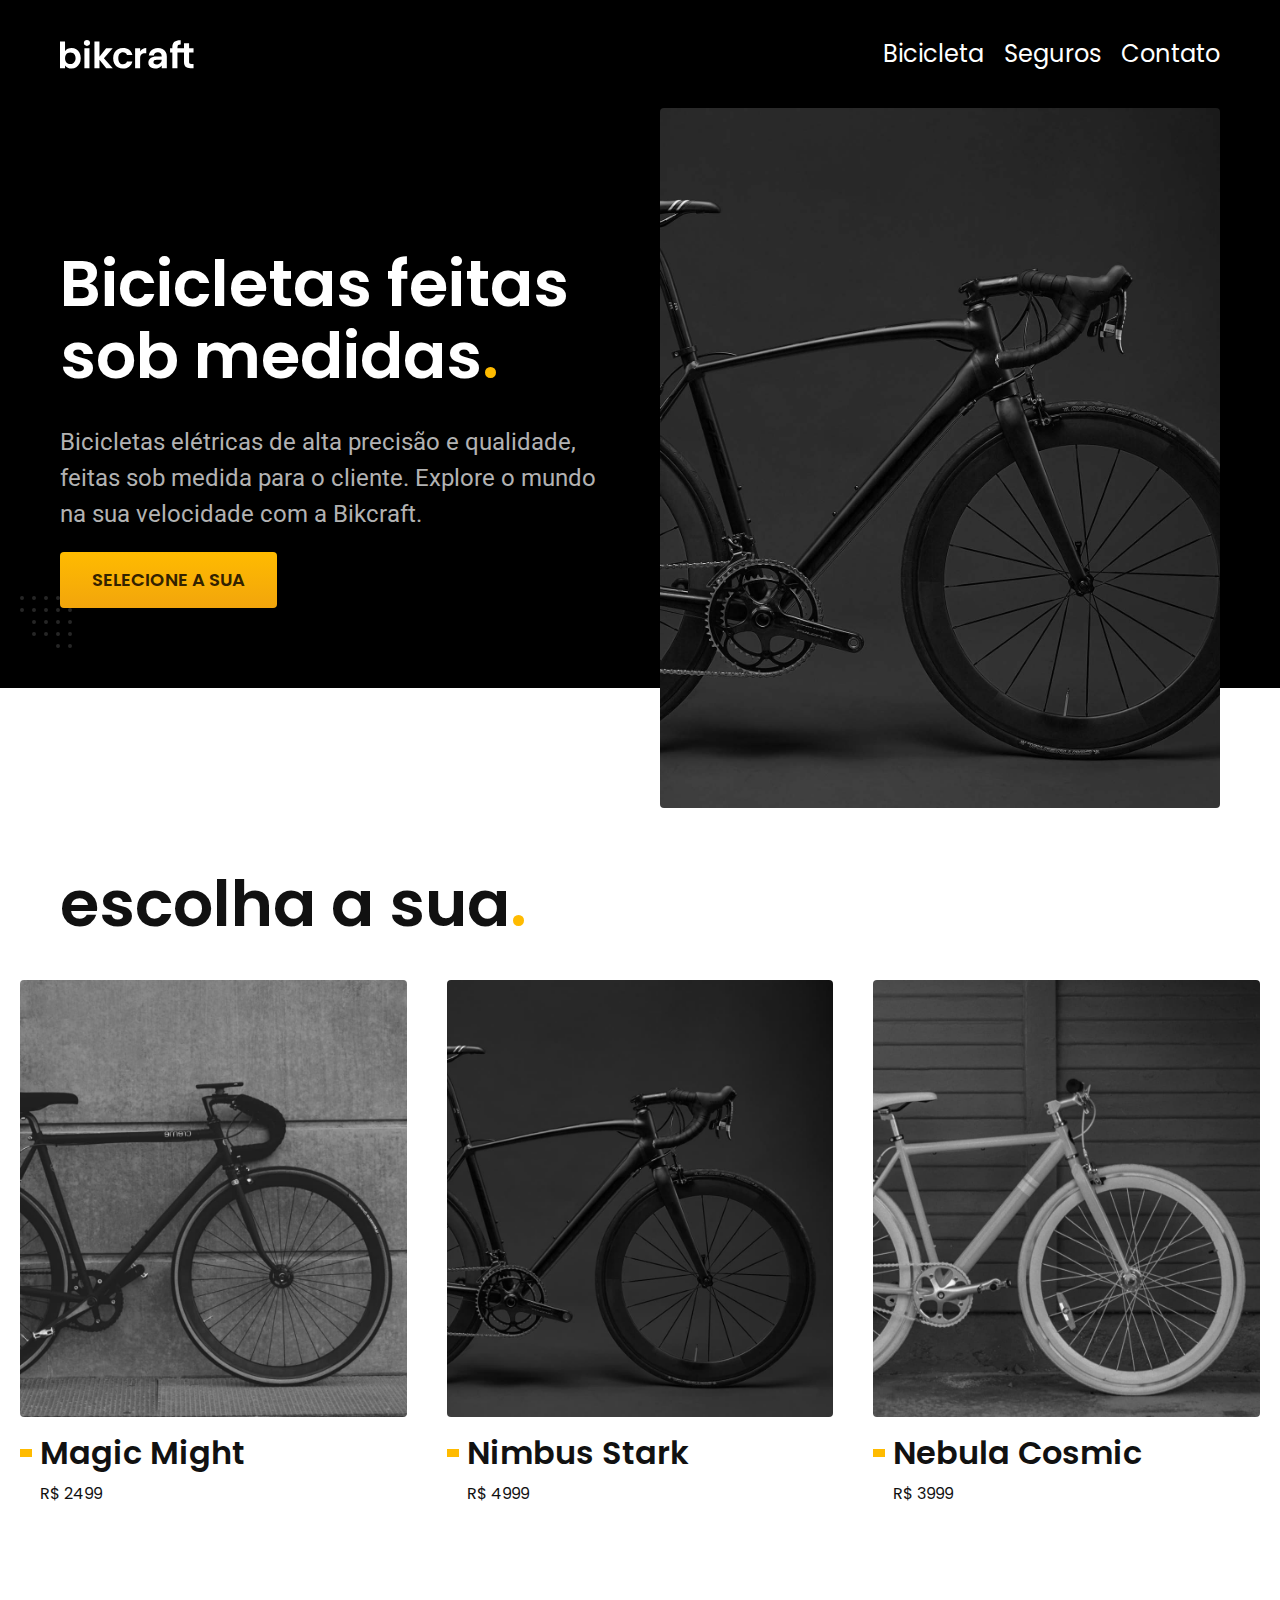
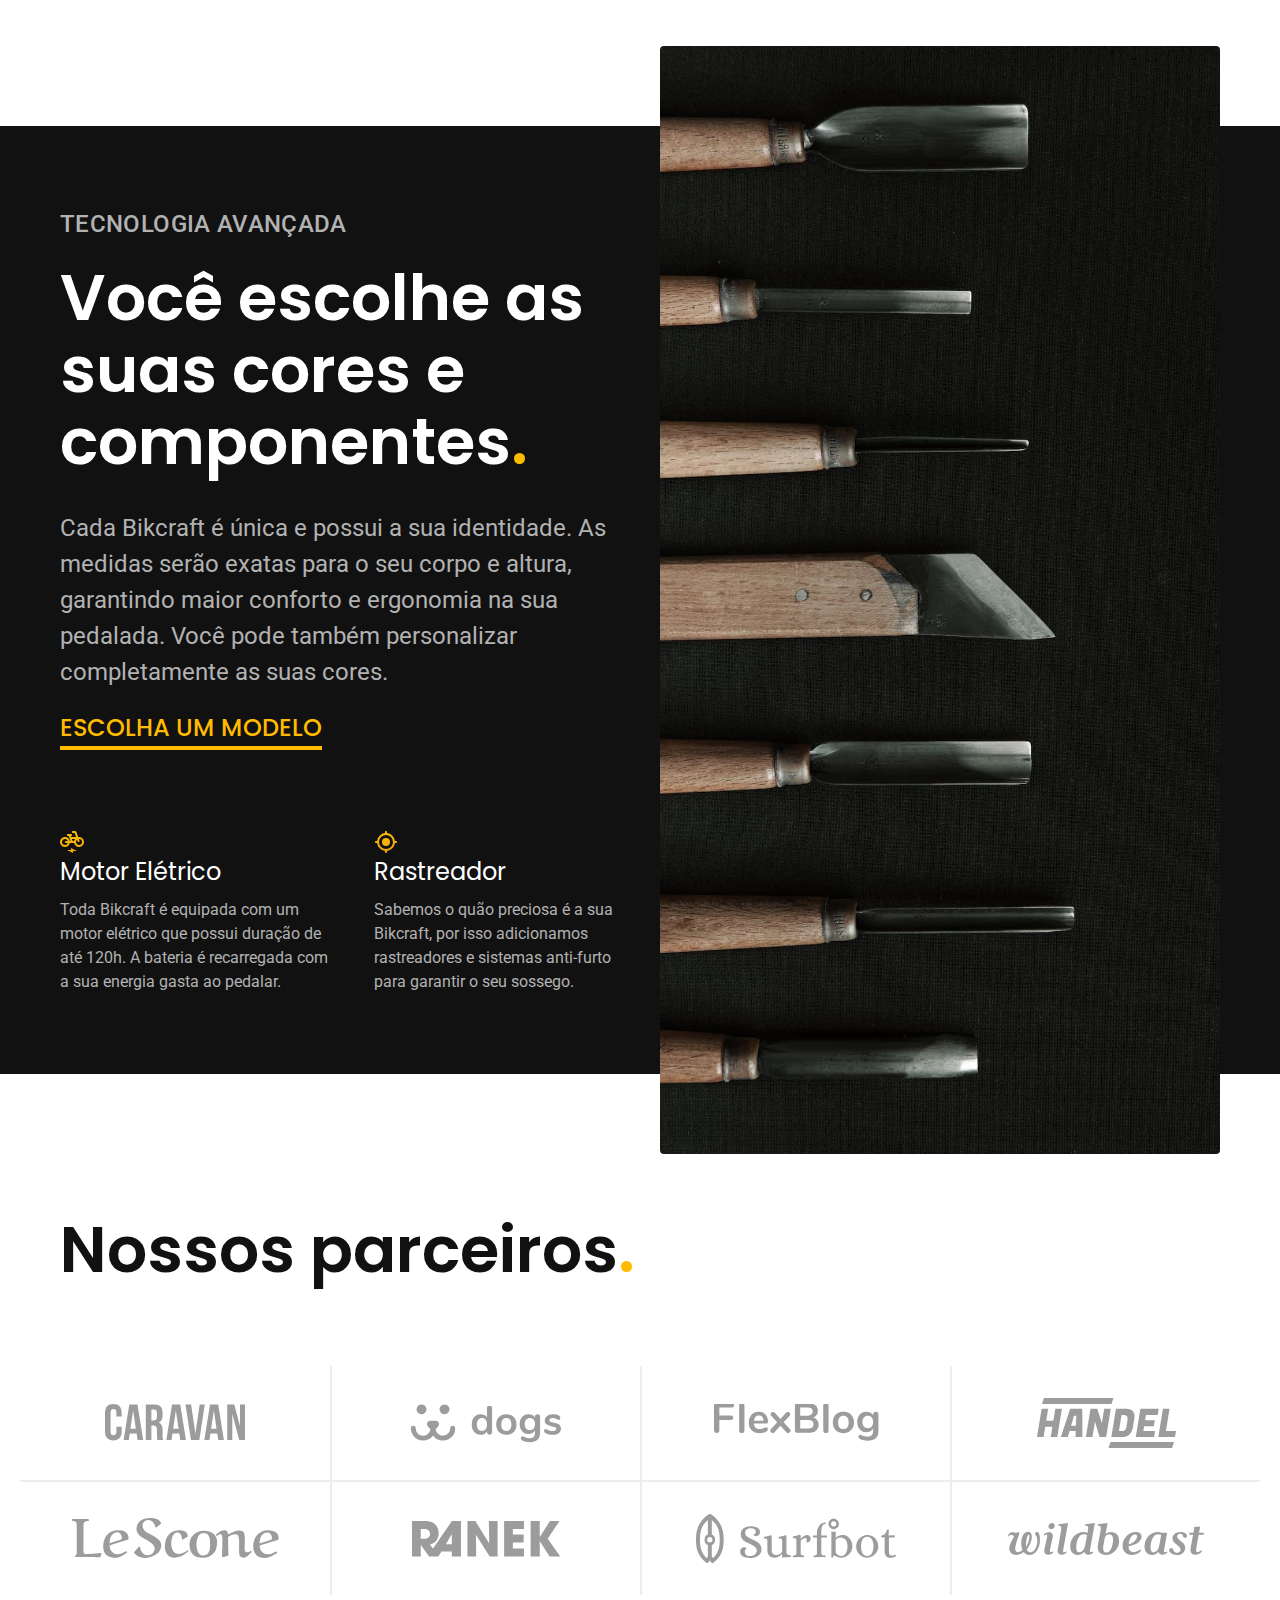
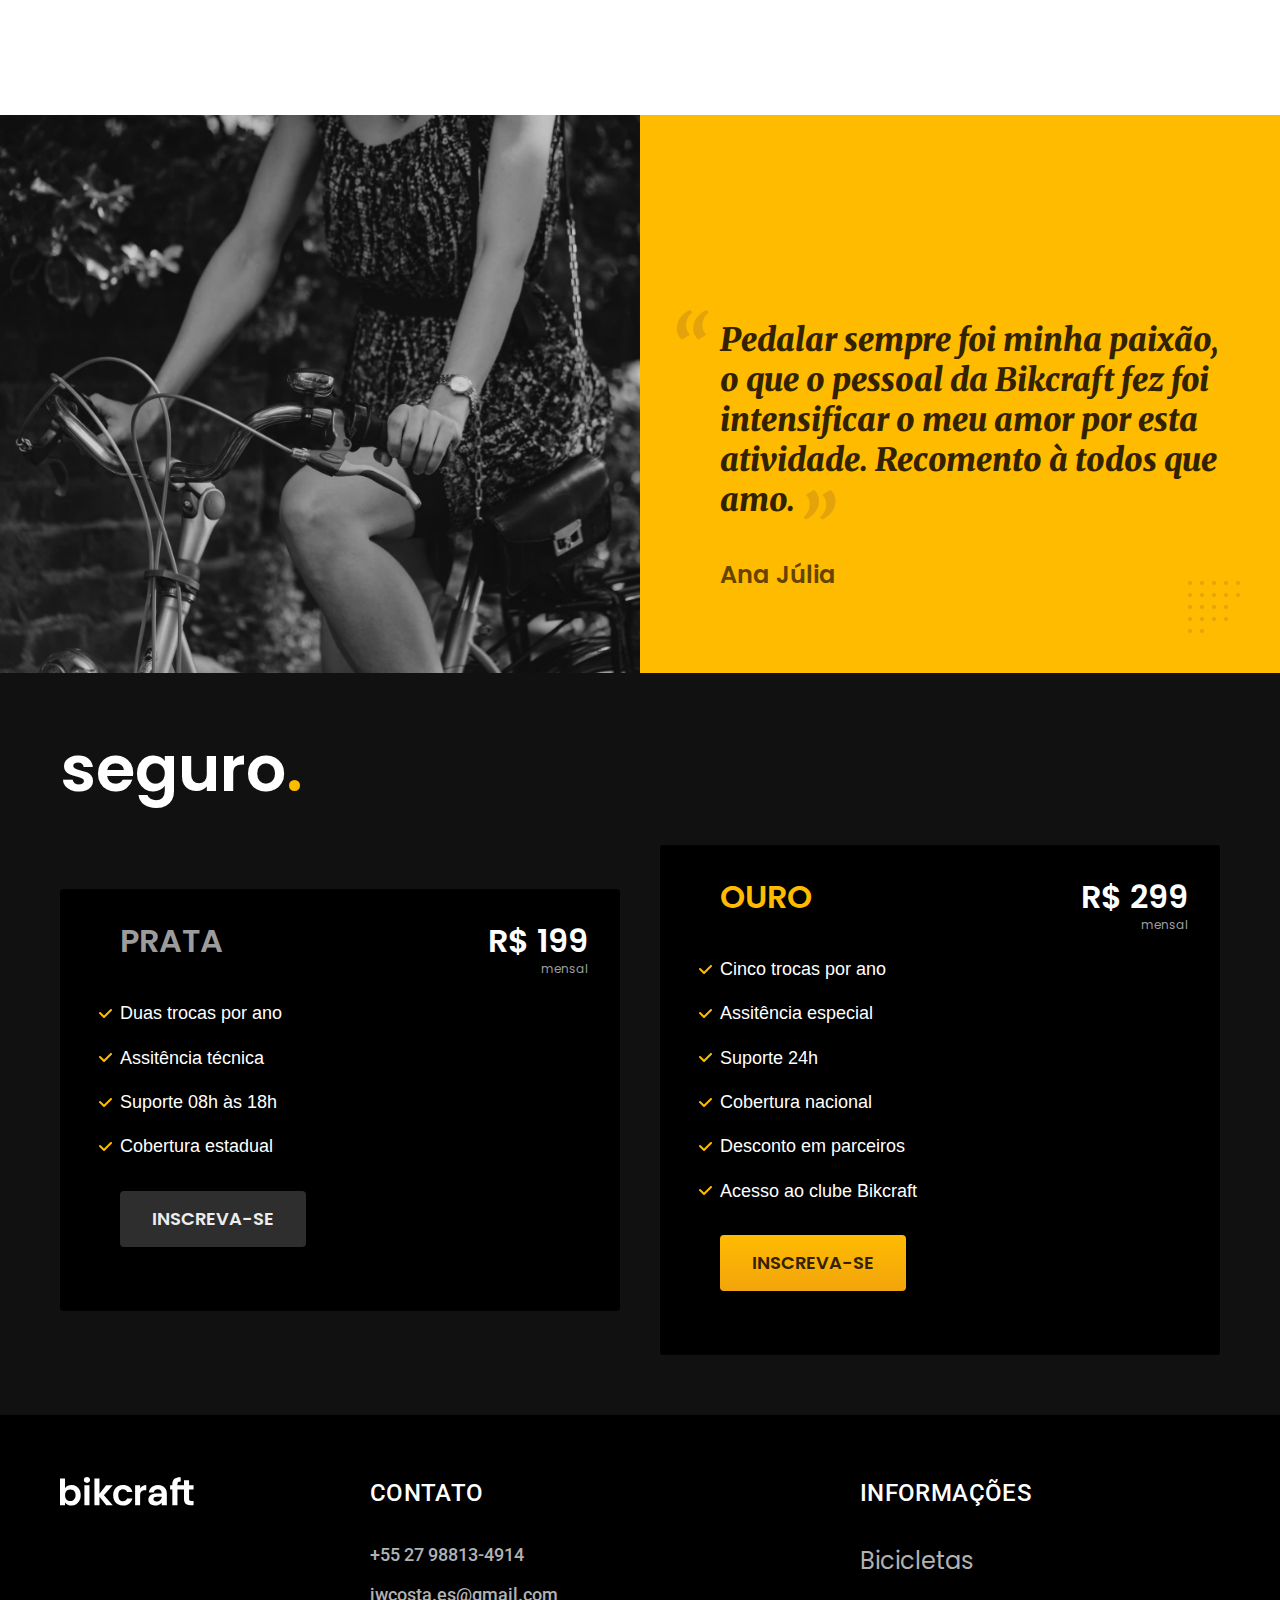
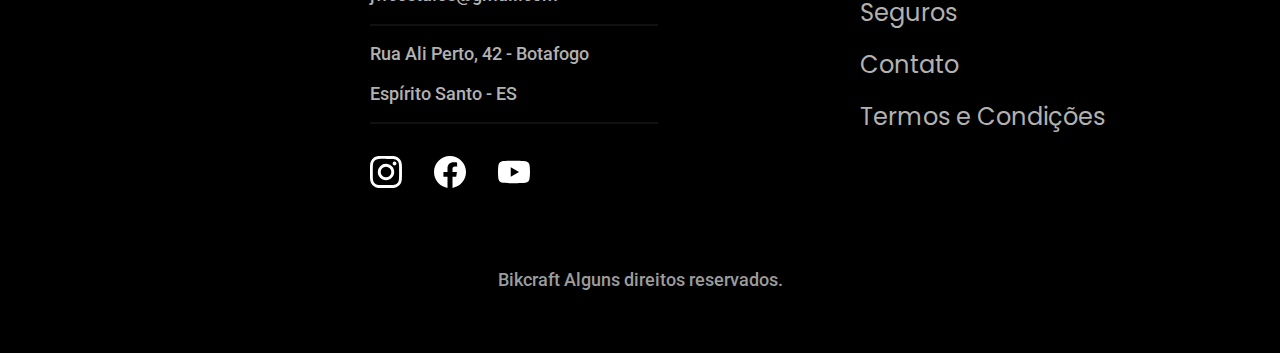
==== commit 59258044: "Gif demo e ajustes fotos home" ====
--- a/index.html
+++ b/index.html
@@ -9,8 +9,9 @@
       content="Bicicletas elétricas de alta precisão e qualidade,  feitas sob medida para o cliente. 
       Explore o mundo na sua velocidade com a Bikcraft."
     />
+    <link rel="icon" href="./favicon.svg" type="image/svg+xml">
     <link rel="preload" href="./css/style.css" as="style"/>
-    <link rel="stylesheet" href="./css/style.css"/>
+    <link rel="stylesheet" href="./css/style.min.css"/>
     <link rel="preconnect" href="https://fonts.googleapis.com" />
     <link rel="preconnect" href="https://fonts.gstatic.com" crossorigin />
     <link
@@ -74,14 +75,14 @@
         </li>
         <li>
           <a href="./bicycles/nimbus.html">
-            <img src="./img/bicicletas/magic-home.jpg" width="920" height="1040" alt="Bicicleta preta" />
+            <img src="./img/bicicletas/nimbus-home.jpg" width="920" height="1040" alt="Bicicleta preta" />
             <h3 class="font-1-xl">Nimbus Stark</h3>
             <span>R$ 4999</span>
           </a>
         </li>
         <li>
           <a href="./bicycles/nebula.html">
-            <img src="./img/bicicletas/magic-home.jpg" width="920" height="1040" alt="Bicicleta preta" />
+            <img src="./img/bicicletas/nebula-home.jpg" width="920" height="1040" alt="Bicicleta preta" />
             <h3 class="font-1-xl">Nebula Cosmic</h3>
             <span>R$ 3999</span>
           </a>
--- a/css/style.min.css
+++ b/css/style.min.css
@@ -0,0 +1 @@
+*{padding:0;margin:0;box-sizing:border-box;font-family:Arial,Helvetica,sans-serif}body{color:#111}li{list-style:none}a{text-decoration:none;color:inherit}img{max-width:100%;height:auto;display:block}img[src$=".jpg"]{border-radius:4px}span{font-family:Poppins}.font-1-xs{font:400 0.75rem/1.35 Poppins,sans-serif}.font-2-xs{font:400 0.875rem/1.43 Roboto,sans-serif}.font-1-s{font:400 1rem/1.5 Poppins,sans-serif}.font-2-s{font:400 1rem/1.5 Roboto,sans-serif}.font-1-m,.font-1-m-b{font:400 1.5rem/1.5 Poppins,sans-serif}.font-1-m-b{font-weight:600}.font-2-m{font:500 1.125rem/1.35 Roboto,sans-serif}.font-1-l{font:400 1.125rem/1.35 Poppins,sans-serif}.font-2-l,.font-2-l-b{font:400 1.5rem/1.5 Roboto,sans-serif}.font-2-l-b{font-weight:500;letter-spacing:.015em;text-transform:uppercase}.font-1-xl{font:600 2rem/1.25 Poppins,sans-serif}.font-2-xl{font:500 2rem/1.25 Roboto,sans-serif}.font-1-xxl{font:600 4rem/1.125 Poppins,sans-serif}@media (max-width:1200px){.font-1-xxl{font-size:3rem}.font-2-l,.font-2-l-b{font-size:1.125rem}}@media (max-width:800px){.font-1-xxl{font-size:2rem}.font-2-xl{font-size:1.5rem}}:root{--color-0:#ffffff;--color-1:#f7f7f7;--color-2:#ededed;--color-3:#dedede;--color-4:#cccccc;--color-5:#b2b2b2;--color-6:#9c9c9c;--color-7:#717171;--color-8:#595959;--color-9:#404040;--color-10:#2e2e2e;--color-11:#111111;--color-12:#000000;--color-p1:#ffbb00;--color-p2:#e4a30b;--color-p3:#a66f00;--color-p4:#664400;--color-p5:#332200}.color-0{color:var(--color-0)}.color-1{color:var(--color-1)}.color-2{color:var(--color-2)}.color-3{color:var(--color-3)}.color-4{color:var(--color-4)}.color-5{color:var(--color-5)}.color-6{color:var(--color-6)}.color-7{color:var(--color-7)}.color-8{color:var(--color-8)}.color-9{color:var(--color-9)}.color-10{color:var(--color-10)}.color-11{color:var(--color-11)}.color-p1{color:var(--color-p1)}.color-p2{color:var(--color-p2)}.color-p3{color:var(--color-p3)}.color-p4{color:var(--color-p4)}.color-p5{color:var(--color-p5)}.header-bg{background-color:var(--color-12)}.header{display:flex;flex-wrap:wrap;gap:1.25rem;justify-content:space-between;align-items:center;padding-top:1.25rem;padding-bottom:1.25rem}.header-menu{list-style:none;display:flex;flex-wrap:wrap;gap:1.25rem}.header-menu a{text-decoration:none;padding:1rem 0;display:inline-block;position:relative}.header-menu a:after{content:"";display:block;height:2px;width:0;background-color:var(--color-0);margin-top:4px;transition:.3s;position:absolute}.header-menu a.active::after,.header-menu a:hover::after{width:100%}@media (max-width:800px){.header-menu{gap:1.25rem}.header-menu a{background:var(--color-11);padding:.75rem 1rem;border-radius:4px}.header-menu a:after{display:none}.header-menu a:hover{background-color:var(--color-10)}}@media (max-width:600px){.header-menu{gap:.75rem}.header-menu a{padding:.5rem .75rem}}.footer-bg{background-color:var(--color-12)}.footer{display:grid;grid-template-columns:3fr 5fr 4fr;gap:2.5rem;padding-top:3.75rem;padding-bottom:3.75rem}.footer h3{margin-bottom:2rem}.footer-contact ul{margin-bottom:2rem}.footer li{margin-bottom:1rem}.footer-contact li:nth-child(2n)::after{content:"";display:block;max-width:18rem;height:2px;background:var(--color-11);margin-top:1rem}.footer-redes{display:flex;gap:2rem}.footer-copy{grid-column:1/-1;margin-top:2.5rem;justify-self:center}@media (max-width:800px){.footer>img{display:none}.footer{grid-template-columns:1fr 1fr;gap:3.75rem}}@media (max-width:800px){.footer{grid-template-columns:1fr}.footer-copy{margin-top:0}}.container{max-width:75rem;padding-left:1.25rem;padding-right:1.25rem;margin-left:auto;margin-right:auto}.button{padding:1rem 2rem;display:inline-block;background:linear-gradient(#fb0,#f2a50c);text-decoration:none;border-radius:4px;box-shadow:0 1px 2px rgba(0,0,0,.1);text-transform:uppercase;color:var(--color-p5);font:600 1.125rem/1.35 Poppins,sans-serif;max-width:max-content;border:none;cursor:pointer}.button:hover{background:linear-gradient(#ffb60d,#e59317)}.button.secundary{background:var(--color-10);color:var(--color-2)}.button.secundary:hover{background:var(--color-9)}.button.arrow{display:flex;align-items:center}.button.arrow::after{content:"";display:inline-block;width:1.125rem;height:.625rem;margin-left:.75rem;background:url("../img/icones/seta.svg");transition:transform .2s}.button.arrow:hover::after{transform:translateX(4px)}@media (max-width:600px){.button{padding:.75rem 1rem;font-size:1rem}}.link{display:inline-block;color:var(--color-p1);font:500 1.5rem/1.5 Poppins,sans-serif;text-transform:uppercase}.link::after{content:"";display:block;width:100%;height:4px;background-color:currentColor}.link:hover{color:var(--color-0)}.title-bg{padding-top:3.75rem;padding-bottom:3.75rem;background-color:var(--color-11)}.title{background:url("../img/dec/top-right.svg") no-repeat top right 1.25rem}.title p{margin-bottom:4px}@media (max-width:800px){.title-bg{padding-top:2.5rem;padding-bottom:2.5rem}.title p{font-size:1rem;text-transform:lowercase;font-weight:400}}.introduction-bg{background:var(--color-12) url('../img/dec/bottom-left.svg') no-repeat bottom 10rem left 1.25rem;box-shadow:inset 0 -7.5rem var(--color-0)}.introduction{display:grid;grid-template-columns:1fr 1fr;gap:0 2.5rem}.introduction h1{margin-bottom:2rem}.introduction p{margin-bottom:1.25rem}.introduction img{height:100%;width:100%;object-fit:cover;border-radius:4px}.introduction-content{align-self:end;padding-bottom:12.5rem}@media (max-width:800px){.introduction-bg{background:var(--color-11);padding-top:1.5rem;box-shadow:inset 0 -3.75rem #fff}.introduction{grid-template-columns:1fr;gap:2rem}.introduction h1{margin-bottom:1rem}.introduction-content{padding-bottom:1rem}.introduction img{height:18.75rem;width:100%}}.tecnology-bg{background-color:var(--color-11);box-shadow:inset 0 5rem var(--color-0),inset 0 -5rem var(--color-0)}.tecnology{display:grid;grid-template-columns:1fr 1fr;gap:2.5rem}.tecnology-image img{width:100%;height:100%;object-fit:cover;object-position:left}.tecnology-content{padding-top:10rem;padding-bottom:10rem}.tecnology-content>span{display:block;margin-bottom:1.25rem}.tecnology-content h2{margin-bottom:2rem}.tecnology-content>p{margin-bottom:1.25rem}.tecnology-content a{margin-bottom:5rem}.tecnology-benefits{display:flex;gap:2.5rem}.tecnology-content h3{margin-bottom:.5rem;width:max-content}.tecnology-content img{width:1.5rem}@media (max-width:800px){.tecnology-bg{box-shadow:initial}.tecnology{grid-template-columns:1fr}.tecnology-content{padding-top:3.75rem;padding-bottom:3.75rem}.tecnology-image img{display:none}.tecnology-content a{margin-bottom:3.75rem}}@media (max-width:600px){.tecnology-benefits{flex-direction:column}}.partners{padding-top:3.75rem;padding-bottom:7.5rem}.partners h2{margin-bottom:5rem}.partners ul{padding:0 1.25rem;max-width:87.5rem;margin:0 auto;display:grid;grid-template-columns:repeat(4,1fr)}.partners li{display:flex;padding:2rem;border-left:2px solid var(--color-2)}.partners li:first-child,.partners li:nth-child(5){border-left:none}.partners li:nth-child(n+5){border-top:2px solid var(--color-2)}.partners img{margin:auto}@media (max-width:800px){.partners{padding-bottom:3.75rem}.partners li{padding:1.25rem}.partners h2{margin-bottom:1.25rem}.partners ul{grid-template-columns:repeat(2,1fr)}.partners li:nth-child(n+3){border-top:2px solid var(--color-2)}.partners li:nth-child(odd){border-left:none}}.testimony{display:grid;grid-template-columns:repeat(2,1fr);background-color:var(--color-p1);overflow:hidden}.testimony img{border-radius:0;width:100%;height:100%;object-fit:cover}.testimony-content{display:flex;align-self:end;padding:2.5rem 2.5rem 5rem 5rem;background:url('../img/dec/bottom-right-p.svg') no-repeat bottom 2.5rem right 2.5rem}.testimony p{font-family:Merriweather,serif;font-style:italic;font-weight:900;margin-bottom:2rem;max-width:32ch;position:relative}.testimony p::after,.testimony p::before{font-size:5rem;color:var(--color-p2);position:absolute}.testimony p::before{content:'“';top:-1.25rem;left:-3.125rem}.testimony p::after{content:'”'}@media (min-width:1200px){.testimony img{margin-right:32.5rem}}@media (max-width:800px){.testimony{grid-template-columns:1fr;text-align:center}.testimony img{height:12.5rem}.testimony-content{padding:1.25rem 2.5rem;justify-self:center}.testimony-content p{font-size:1.5rem}.testimony-content span{font-size:1rem}.testimony p::after,.testimony p::before{font-size:2.5rem}.testimony p::before{top:-.5rem;left:-1rem}}.bicycles-list{padding-top:3.75rem;padding-bottom:7.5rem}.bicycles-list h2{margin-bottom:2.5rem}.bicycles-list ul{display:flex;gap:2.5rem;padding:0 1.25rem 1.25rem 1.25rem;max-width:87.5rem;margin-left:auto;margin-right:auto;overflow-x:auto}#bicycle .bicycles-list ul{padding:0 0 1.25rem 0}.bicycles-list li{min-width:280px}.bicycles-list a{display:block}.bicycles-list img{margin-bottom:1rem}.bicycles-list h3{margin-bottom:.5rem;display:flex;align-items:center}.bicycles-list h3::before{content:"";display:inline-block;width:.75rem;height:.5rem;margin-right:.5rem;background-color:var(--color-p1);transition:width .2s}.bicycles-list a:hover h3::before{width:1.25rem}.bicycles-list li span{padding-left:1.25rem}@media (max-width:800px){.bicycles-list{padding-bottom:1.25rem}}.bicycles-bg{background:linear-gradient(to right,var(--color-0) 30%,var(--color-11) 0)}.bicycles{display:grid;grid-template-columns:1fr 1fr;gap:2.5rem;padding-top:3.75rem;padding-bottom:3.75rem;background:url('../img/dec/top-right.svg') no-repeat top 2.5rem right 1.25rem}.bicycles-image{display:grid}.bicycles-image img{grid-area:1/1}.bicycles-image span{grid-area:1/1;place-self:start end;margin-top:1.25rem;background:var(--color-12);padding:.5rem 1rem .5rem .5rem;display:inline-block;border-radius:4px 0 0 4px}.bicycles-content{display:grid;grid-template-columns:1fr auto;align-content:start}.bicycles-content h2,.bicycles-content p{grid-column:1/-1}.bicycles-content h2{margin-bottom:1.25rem}.bicycles-content h2::before{content:"";display:block;width:.75rem;height:.5rem;background-color:var(--color-p1);margin-bottom:.5rem}.bicycles-content p{margin-bottom:2rem}.bicycles-content a{place-self:end}.bicycles-content li{display:flex;align-items:center;gap:.5rem}.bicycles-content li+li{margin-top:1rem}.bicycles-content img{width:1.5rem}@media (max-width:800px){.bicycles-bg{background:var(--color-11)}.bicycles{grid-template-columns:1fr;gap:1.25rem;padding-top:2.5rem;padding-bottom:2.5rem}}@media (max-width:600px){.bicycles-content{grid-template-columns:1fr}.bicycles-content ul{display:grid;grid-template-columns:1fr 1fr;margin-bottom:2rem;font-size:1rem}.bicycles-content a{place-self:start}}.bicycle{display:grid;grid-template-columns:1fr 1fr;align-items:start;gap:2.5rem;padding-top:3.75rem;padding-bottom:3.75rem}#bicycle .title p{text-transform:uppercase}.bicycle-images{display:flex;flex-wrap:wrap;gap:1.25rem}.bicycle-images img{flex:1;min-width:200px}.bicycle-images img:first-child{min-width:100%}.bicycle-content>p{margin-bottom:2rem}.bicycle-buy{display:grid;grid-template-columns:max-content auto;align-items:center;justify-items:start;gap:.5rem .75rem;margin-bottom:2.5rem}.bicycle-buy a{grid-row:span 2}.bicycle-buy span{display:flex;align-items:center;background-color:var(--color-12);padding:4px 8px;gap:.5rem;border-radius:4px}.bicycle-content h2{text-transform:uppercase;letter-spacing:.015rem;margin-bottom:.75rem}.bicycle-datasheet,.bicycle-information{padding:2rem;background-color:var(--color-12)}.bicycle-information{margin-bottom:2.5rem;display:grid;grid-template-columns:1fr 1fr;gap:2rem}.bicycle-information img{width:1.5rem;margin-bottom:.5rem}.bicycle-information h3{margin-bottom:.5rem}.bicycle-datasheet li{padding:4px 0;display:flex;justify-content:space-between;border-bottom:1px solid var(--color-11)}.bicycle-datasheet li:last-child{border-bottom:none}.bicycle-datasheet span{color:var(--color-6)}@media (max-width:800px){.bicycle{grid-template-columns:1fr;padding-top:2.5rem;padding-bottom:2.5rem}.bicycle-images{grid-row:2}}@media (max-width:400px){.bicycle-information{grid-template-columns:1fr}.bicycle-buy{grid-template-columns:1fr}}.insuranceInternal-bg{background-color:var(--color-11);box-shadow:inset 0 7.5rem var(--color-0),inset 0 -7.5rem var(--color-12)}.insuranceInternal{display:grid;grid-template-columns:1fr 1fr;gap:2.5rem}.insuranceInternal-image img{width:100%;height:100%;object-fit:cover}.insuranceInternal-content{padding-top:11.25rem;padding-bottom:11.25rem}.insuranceInternal h2{margin-bottom:2rem}.insuranceInternal p{margin-bottom:1.25rem}@media (max-width:800px){.insuranceInternal-bg{box-shadow:inset 0 -3.75rem var(--color-12)}.insuranceInternal{grid-template-columns:1fr}.insuranceInternal-image{height:12.5rem}.insuranceInternal-content{grid-row:1;padding-top:2.5rem;padding-bottom:0}}.insurance-bg{background:var(--color-11)}.insurance{padding-top:3.75rem;padding-bottom:3.75rem;display:grid;grid-template-columns:repeat(2,1fr);gap:2.5rem;align-items:center}#insurance .insurance{padding-top:0}.insurance h2{grid-column:1/-1}.insurance-item{background-color:var(--color-12);padding:2rem 2rem 2rem 3.75rem;display:grid;grid-template-columns:1fr auto;border-radius:4px}.insurance-item h3{margin-bottom:2.5rem}.insurance-item span{grid-column:2;display:block;text-align:right}.insurance-item ul{grid-column:1/-1;margin-bottom:2rem}.insurance-item li{display:flex;align-items:center;position:relative}.insurance-item li+li{margin-top:1.25rem}.insurance-item li::before{content:"";display:inline-block;width:.8125rem;height:.5625rem;background-image:url("../img/icones/lista.svg");position:absolute;left:-1.3125rem}.insurance-item a{grid-column:1/-1;margin-bottom:2rem}@media (max-width:800px){.insurance{grid-template-columns:1fr}}.advantages-bg{background-color:var(--color-12)}.advantages{padding-top:7.5rem;padding-bottom:7.5rem}.advantages h2{padding-bottom:3.75rem}.advantages ul{display:grid;grid-template-columns:repeat(auto-fit,minmax(280px,max-content));gap:2.5rem 5rem}.advantages h3,.advantages img{margin-bottom:.5rem}@media (max-width:800px){.advantages{padding-top:3.75rem;padding-bottom:3.75rem}.advantages h2{margin-bottom:2.5rem}.advantages ul{gap:1.25rem}}.questions{padding-top:7.5rem;padding-bottom:7.5rem}.questions h2{margin-bottom:3.75rem}.questions dl>div{padding:1.25rem;border-radius:4px}.questions dl>div:nth-child(odd){background-color:var(--color-1)}.questions button{display:grid;grid-template-columns:auto 1fr auto;align-items:center;gap:.5rem;cursor:pointer;border:none;background:0 0;width:100%;text-align:left}.questions button::before{content:"";display:inline-block;width:.75rem;height:.5rem;background-color:var(--color-p1)}.questions button::after{content:"";display:inline-block;width:.875rem;height:.375rem;background:url("../img/icones/seta-abrir.svg");transition:.3s}.questions button:hover::after,.questions button[aria-expanded=true]::after{transform:rotate(180deg)}.questions dd{display:none}.questions dd.active{display:block}.questions dd{padding-left:1.25rem;padding-top:1rem;max-width:80ch}@media (max-width:800px){.questions{padding-top:3.75rem;padding-bottom:3.75rem}.questions h2{margin-bottom:2.5rem}}#contact{background:var(--color-1);background:linear-gradient(var(--color-11) 38rem,var(--color-1) 0)}.contact{display:grid;grid-template-columns:5fr 7fr;margin-bottom:2rem}.contact-data,.contact-form{padding:3.75rem;box-shadow:0 1px 2px rgba(0,0,0,.1)}.contact-data{border-radius:5px 0 0 5px;background:var(--color-12) url("../img/dec/bottom-left.svg") no-repeat bottom 1.25rem left 1.25rem}.contact-form{border-radius:0 5px 5px 0;background:var(--color-0) url("../img/dec/bottom-right.svg") no-repeat bottom 1.25rem right 1.25rem}.contact-data h2{margin-bottom:3.75rem}.contact-address{margin-bottom:2rem;padding-left:1.75rem;background:url("../img/icones/local.svg") no-repeat 0 2px}.contact-address p{margin-bottom:.5rem}.contact-electronic a{display:block;max-width:max-content;margin-bottom:.5rem;padding-left:1.75rem}.contact-electronic a:hover{color:var(--color-0)}.contact-electronic a:first-child{background:url("../img/icones/email.svg") no-repeat 0 2px}.contact-electronic a:nth-child(2){margin-bottom:2rem}.contact-electronic a:nth-child(3){background:url("../img/icones/telefone.svg") no-repeat 0 2px;margin-bottom:3.75rem}.contact-redes{display:flex;gap:2rem;padding:1.75rem}@media (max-width:800px){.contact{grid-template-columns:1fr}.contact-data,.contact-form{padding:1.25rem}.contact-data{border-radius:5px 5px 0 0;background:var(--color-12)}.contact-form{border-radius:0 0 5px 5px}.contact-data h2,.contact-electronic a:nth-child(3){margin-bottom:2rem}.contact-redes{margin-bottom:.75rem}}.stores{display:grid;grid-template-columns:1fr 1fr;gap:0 2.5rem;padding-top:7.5rem;padding-bottom:7.5rem}.stores h2{grid-column:1/-1;margin-bottom:3.75rem}.stores img{border-radius:4px 4px 0 0}.stores-item{border-radius:4px;background:var(--color-0);box-shadow:0 1px 2px rgba(0,0,0,.1)}.stores-content{display:grid;grid-template-columns:1fr 1fr;gap:2rem 1rem;padding:2rem}.stores-content h3,.stores-time{grid-column:1/-1}.stores-data{display:grid;gap:.5rem;border-left:2px solid var(--color-2);padding-left:.75rem}.stores-time{display:flex;align-items:center;gap:.5rem}@media (max-width:800px){.stores{gap:1.25rem;padding-top:3.75rem;padding-bottom:3.75rem}.stores h2{margin-bottom:2rem}.stores-content{grid-template-columns:1fr}}@media (max-width:600px){.stores{grid-template-columns:1fr}}.form{display:grid;grid-template-columns:1fr 1fr;gap:1.25rem}.form label{display:block;font:400 1rem/1.5 Poppins,sans-serif;margin-bottom:4px}.form .col-2{grid-column:span 2}.form input[type=email],.form input[type=text],.form textarea{font:400 1rem/1.5 Roboto,sans-serif;background:var(--color-1);border:1px solid var(--color-1);padding:.75rem;border-radius:4px;width:100%}.form input[type=email]:focus,.form input[type=text]:focus,.form textarea:focus{outline:0;border-color:var(--color-p1);background:var(--color-0);box-shadow:0 0 0 2px #fea}.form .button{grid-column:1/-1}@media (max-width:600px){.form{grid-template-columns:1fr}.form .col-2{grid-column:1}}#budgets{background:linear-gradient(var(--color-11) 38rem,var(--color-1) 0)}.budget{display:grid;grid-template-columns:1fr 1fr;padding-bottom:7.5rem}.budget h2{text-transform:uppercase;position:relative;display:flex;align-items:center}.budget h2::before{content:"";display:inline-block;width:.25rem;height:.5rem;background-color:var(--color-p1);position:absolute;left:-.75rem}.budget-data,.budget-product{padding:3.75rem;box-shadow:0 1px 2px rgba(0,0,0,.1)}.budget-product{border-radius:5px 0 0 5px;background:var(--color-12) url("../img/dec/bottom-left.svg") no-repeat bottom 1.25rem left 1.25rem;display:grid;grid-template-columns:1fr 1fr;gap:1.25rem;align-content:start}.budget-product>*{grid-column:1/-1}.budget-product>label{grid-column:initial}.budget-product label{font:400 1rem/1.5 Poppins,sans-serif;color:var(--color-4);background-color:var(--color-10);display:grid;grid-template-columns:auto 1fr auto;align-items:center;padding:.75rem 1rem;border-radius:4px;cursor:pointer;border:1px solid var(--color-10)}.budget-product input:checked+label{background:var(--color-0);color:var(--color-11)}.budget-product label::before{content:"";display:inline-block;width:.75rem;height:.75rem;border:1px solid var(--color-6);border-radius:50%;margin-right:.5rem}.budget-product input:checked+label::before{border-color:var(--color-7);box-shadow:inset 0 0 0 3px var(--color-0),inset 0 0 0 6px var(--color-7)}.budget-product label:hover{background-color:var(--color-9);border-color:var(--color-9)}.budget-product input:focus+label{box-shadow:0 0 0 2px var(--color-p1);border-color:var(--color-12)}.budget-product label span{display:none}.budget-product input:checked+label span{display:inline-block}.budget-content{display:none}.budget-content h2,.budget-data h2:nth-of-type(n+2){margin-top:1.25rem}.budget-product input{opacity:0;position:absolute;pointer-events:none}.budget-data{border-radius:0 5px 5px 0;background:var(--color-0) url("../img/dec/bottom-right.svg") no-repeat bottom 1.25rem right 1.25rem}#bikcraft:checked~#budget-bikcraft,#insurance:checked~#budget-insurance{display:grid;gap:1.25rem}.budget-details{display:none;background:var(--color-0);padding:1.25rem;grid-template-columns:1fr 1fr;border-radius:4px;align-items:center}.budget-details li{display:flex;align-items:center;margin-bottom:.5rem}.budget-details li img{width:1rem;margin-right:.5rem}.budget-product input:checked+label+.budget-details{display:grid}@media (max-width:1200px){.budget-data,.budget-product{padding:2rem}}@media (max-width:800px){.budget{grid-template-columns:1fr}.budget-product{border-radius:5px 5px 0 0;background:var(--color-12)}.budget-data{border-radius:0 0 5px 5px}}@media (max-width:400px){.budget-product{grid-template-columns:1fr}.budget-data{background:var(--color-0)}}.terms{padding-top:5rem;padding-bottom:5rem}.terms h2{font-weight:600;margin-bottom:1.25rem}.terms p+h2{margin-top:2.5rem}.terms p{margin-bottom:1.5rem;max-width:75ch}